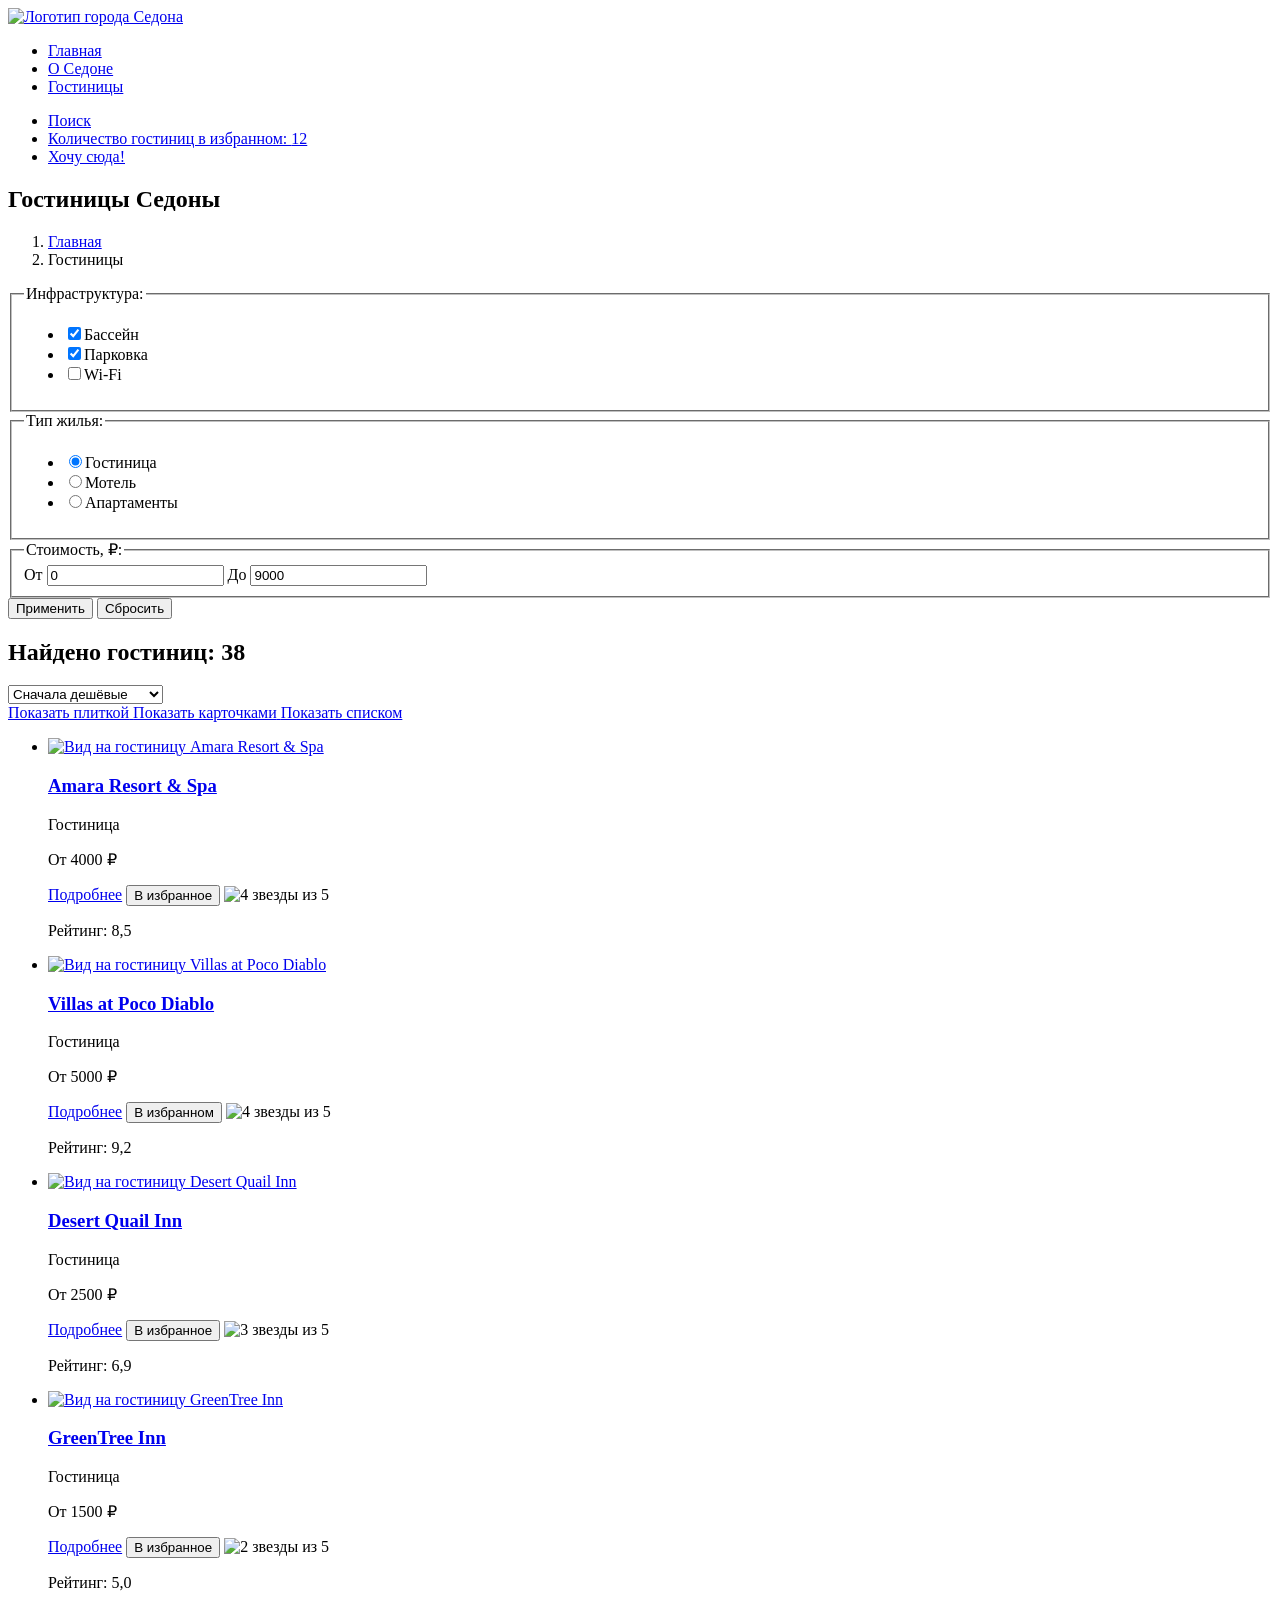
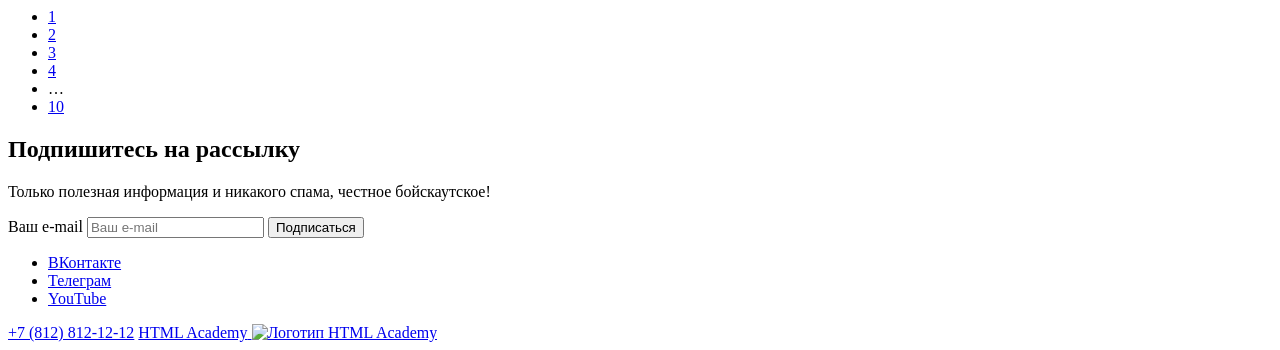
==== catalog.html @ 9714f51b "Выполняет разметку всех страниц" ====
<!DOCTYPE html>
<html lang="ru">
  <head>
    <meta charset="utf-8">
    <meta name="viewport" content="width=device-width, initial-scale=1">
    <title>Гостиницы Седоны</title>
  </head>
  <body>
    <div class="page-wrapper">
      <header class="page-header">
        <a class="page-header__logo" href="index.html">
          <img src="#" alt="Логотип города Седона">
        </a>
        <nav class="navigation">
          <ul class="navigation__list">
            <li class="navigation__item">
              <a class="navigation__link" href="index.html">Главная</a>
            </li>
            <li class="navigation__item">
              <a class="navigation__link" href="#">О Седоне</a>
            </li>
            <li class="navigation__item">
              <a class="navigation__link navigation__link--current" href="catalog.html" aria-current="page">Гостиницы</a>
            </li>
          </ul>
          <ul class="navigation__user-list">
            <li class="navigation__user-item">
              <a class="navigation__user-link" href="#"><span class="visually-hidden">Поиск</span></a>
            </li>
            <li class="navigation__user-item">
              <a class="navigation__user-link favourites" href="#">
                <span class="visually-hidden">Количество гостиниц в избранном: </span>
                <span class="favourites__count">12</span>
              </a>
            </li>
            <li class="navigation__user-item">
              <a class="navigation__user-link" href="catalog.html">Хочу сюда!</a>
            </li>
          </ul>
        </nav>
      </header>

      <main class="main-container">
        <section class="catalog-filter">
          <h1 class="catalog-filter__title">Гостиницы Седоны</h1>
          <nav class="catalog-filter__breadcrumbs-nav" aria-label="Хлебные крошки">
            <ol class="catalog-filter__breadcrumbs">
              <li class="catalog-filter__breadcrumb-item"><a class="catalog-filter__breadcrumb-link" href="index.html">Главная</a></li>
              <li class="catalog-filter__breadcrumb-item catalog-filter__breadcrumb-item--current" aria-current="page">Гостиницы</li>
            </ol>
          </nav>

          <form class="catalog-filter__form" action="https://echo.htmlacademy.ru/" method="get">
            <fieldset class="catalog-filter__group catalog-filter__group--features">
              <legend class="catalog-filter__legend">Инфраструктура:</legend>
              <ul class="catalog-filter__options">
                <li class="catalog-filter__option">
                  <label class="catalog-filter__label"><input class="catalog-filter__input catalog-filter__input--checkbox" type="checkbox" name="feature" value="pool" checked>Бассейн</label>
                </li>
                <li class="catalog-filter__option">
                  <label class="catalog-filter__label"><input class="catalog-filter__input catalog-filter__input--checkbox" type="checkbox" name="feature" value="parking" checked>Парковка</label>
                </li>
                <li class="catalog-filter__option">
                  <label class="catalog-filter__label"><input class="catalog-filter__input catalog-filter__input--checkbox" type="checkbox" name="feature" value="wifi">Wi-Fi</label>
                </li>
              </ul>
            </fieldset>

            <fieldset class="catalog-filter__group catalog-filter__group--type">
              <legend class="catalog-filter__legend">Тип жилья:</legend>
              <ul class="catalog-filter__options">
                <li class="catalog-filter__option">
                  <label class="catalog-filter__label"><input class="catalog-filter__input catalog-filter__input--radio" type="radio" name="type" value="hotel" checked>Гостиница</label>
                </li>
                <li class="catalog-filter__option">
                  <label class="catalog-filter__label"><input class="catalog-filter__input catalog-filter__input--radio" type="radio" name="type" value="motel">Мотель</label>
                </li>
                <li class="catalog-filter__option">
                  <label class="catalog-filter__label"><input class="catalog-filter__input catalog-filter__input--radio" type="radio" name="type" value="apartments">Апартаменты</label>
                </li>
              </ul>
            </fieldset>

            <fieldset class="catalog-filter__group catalog-filter__group--price">
              <legend class="catalog-filter__legend">Стоимость, ₽:</legend>
              <label class="catalog-filter__label">От
                <input class="catalog-filter__input catalog-filter__input--price" type="number" name="price-min" min="0" value="0">
              </label>
              <label class="catalog-filter__label">До
                <input class="catalog-filter__input catalog-filter__input--price" type="number" name="price-max" min="0" value="9000">
              </label>
            </fieldset>

            <button class="catalog-filter__button catalog-filter__button--apply" type="submit">Применить</button>
            <button class="catalog-filter__button catalog-filter__button--reset" type="reset">Сбросить</button>
          </form>
        </section>

        <section class="catalog-results">
          <h2 class="catalog-results__title">Найдено гостиниц: 38</h2>

          <select class="catalog-results__sort" name="sort" aria-label="Сортировка">
            <option value="price-asc" selected>Сначала дешёвые</option>
            <option value="price-desc">Сначала дорогие</option>
            <option value="rating-desc">Сначала популярные</option>
          </select>

          <div class="catalog-results__view view">
            <a class="view__button view__button--active view__button--tile" href="catalog.html?view=tile">
              <span class="visually-hidden">Показать плиткой</span>
            </a>
            <a class="view__button view__button--card" href="catalog.html?view=card">
              <span class="visually-hidden">Показать карточками</span>
            </a>
            <a class="view__button view__button--list" href="catalog.html?view=list">
              <span class="visually-hidden">Показать списком</span>
            </a>
          </div>

          <ul class="catalog-results__list">
            <li class="catalog-results__item">
              <article class="hotel-card">
                <a class="hotel-card__link" href="#">
                  <img class="hotel-card__image" src="#" alt="Вид на гостиницу Amara Resort &amp; Spa">
                  <h3 class="hotel-card__title">Amara Resort &amp; Spa</h3>
                </a>
                <p class="hotel-card__type">Гостиница</p>
                <p class="hotel-card__price">От 4000 ₽</p>
                <a class="hotel-card__details" href="#">Подробнее</a>
                <button class="hotel-card__favorite button" type="button">В избранное</button>
                <img class="hotel-card__stars" src="#" alt="4 звезды из 5">
                <p class="hotel-card__rating">Рейтинг: 8,5</p>
              </article>
            </li>
            <li class="catalog-results__item">
              <article class="hotel-card">
                <a class="hotel-card__link" href="#">
                  <img class="hotel-card__image" src="#" alt="Вид на гостиницу Villas at Poco Diablo">
                  <h3 class="hotel-card__title">Villas at Poco Diablo</h3>
                </a>
                <p class="hotel-card__type">Гостиница</p>
                <p class="hotel-card__price">От 5000 ₽</p>
                <a class="hotel-card__details" href="#">Подробнее</a>
                <button class="hotel-card__favorite hotel-card__favorite--selected" type="button">В избранном</button>
                <img class="hotel-card__stars" src="#" alt="4 звезды из 5">
                <p class="hotel-card__rating">Рейтинг: 9,2</p>
              </article>
            </li>
            <li class="catalog-results__item">
              <article class="hotel-card">
                <a class="hotel-card__link" href="#">
                  <img class="hotel-card__image" src="#" alt="Вид на гостиницу Desert Quail Inn">
                  <h3 class="hotel-card__title">Desert Quail Inn</h3>
                </a>
                <p class="hotel-card__type">Гостиница</p>
                <p class="hotel-card__price">От 2500 ₽</p>
                <a class="hotel-card__details" href="#">Подробнее</a>
                <button class="hotel-card__favorite" type="button">В избранное</button>
                <img class="hotel-card__stars" src="#" alt="3 звезды из 5">
                <p class="hotel-card__rating">Рейтинг: 6,9</p>
              </article>
            </li>
            <li class="catalog-results__item">
              <article class="hotel-card">
                <a class="hotel-card__link" href="#">
                  <img class="hotel-card__image" src="#" alt="Вид на гостиницу GreenTree Inn">
                  <h3 class="hotel-card__title">GreenTree Inn</h3>
                </a>
                <p class="hotel-card__type">Гостиница</p>
                <p class="hotel-card__price">От 1500 ₽</p>
                <a class="hotel-card__details" href="#">Подробнее</a>
                <button class="hotel-card__favorite" type="button">В избранное</button>
                <img class="hotel-card__stars" src="#" alt="2 звезды из 5">
                <p class="hotel-card__rating">Рейтинг: 5,0</p>
              </article>
            </li>
          </ul>

          <nav class="catalog-results__pagination pagination" aria-label="Пагинация">
            <ul class="pagination__list">
              <li class="pagination__item pagination__item--current"><a class="pagination__link" href="#" aria-current="page">1</a></li>
              <li class="pagination__item"><a class="pagination__link" href="#">2</a></li>
              <li class="pagination__item"><a class="pagination__link" href="#">3</a></li>
              <li class="pagination__item"><a class="pagination__link" href="#">4</a></li>
              <li class="pagination__item"><span class="pagination__ellipsis">…</span></li>
              <li class="pagination__item"><a class="pagination__link" href="#">10</a></li>
            </ul>
          </nav>
        </section>

        <section class="newsletter">
          <h2 class="newsletter__title">Подпишитесь на рассылку</h2>
          <p class="newsletter__description">Только полезная информация и никакого спама, честное бойскаутское!</p>
          <form class="newsletter__form" action="https://echo.htmlacademy.ru/" method="post">
            <label class="visually-hidden" for="newsletter-email">Ваш e-mail</label>
            <input class="newsletter__email-input" id="newsletter-email" type="email" name="email" placeholder="Ваш e-mail" required>
            <button class="newsletter__button button" type="submit">Подписаться</button>
          </form>
        </section>
      </main>

      <footer class="page-footer">
        <ul class="page-footer__social-list">
          <li class="page-footer__social-item">
            <a class="page-footer__social-link" href="https://vk.com/htmlacademy"><span class="visually-hidden">ВКонтакте</span></a>
          </li>
          <li class="page-footer__social-item">
            <a class="page-footer__social-link" href="https://t.me/htmlacademy"><span class="visually-hidden">Телеграм</span></a>
          </li>
          <li class="page-footer__social-item">
            <a class="page-footer__social-link" href="https://www.youtube.com/user/htmlacademyru"><span class="visually-hidden">YouTube</span></a>
          </li>
        </ul>
        <a class="page-footer__phone" href="tel:+78128121212">+7 (812) 812-12-12</a>
        <a class="page-footer__academy" href="https://htmlacademy.ru/intensive/htmlcss">
          <span class="visually-hidden">HTML Academy</span>
          <img src="#" alt="Логотип HTML Academy">
        </a>
      </footer>
    </div>
  </body>
</html>
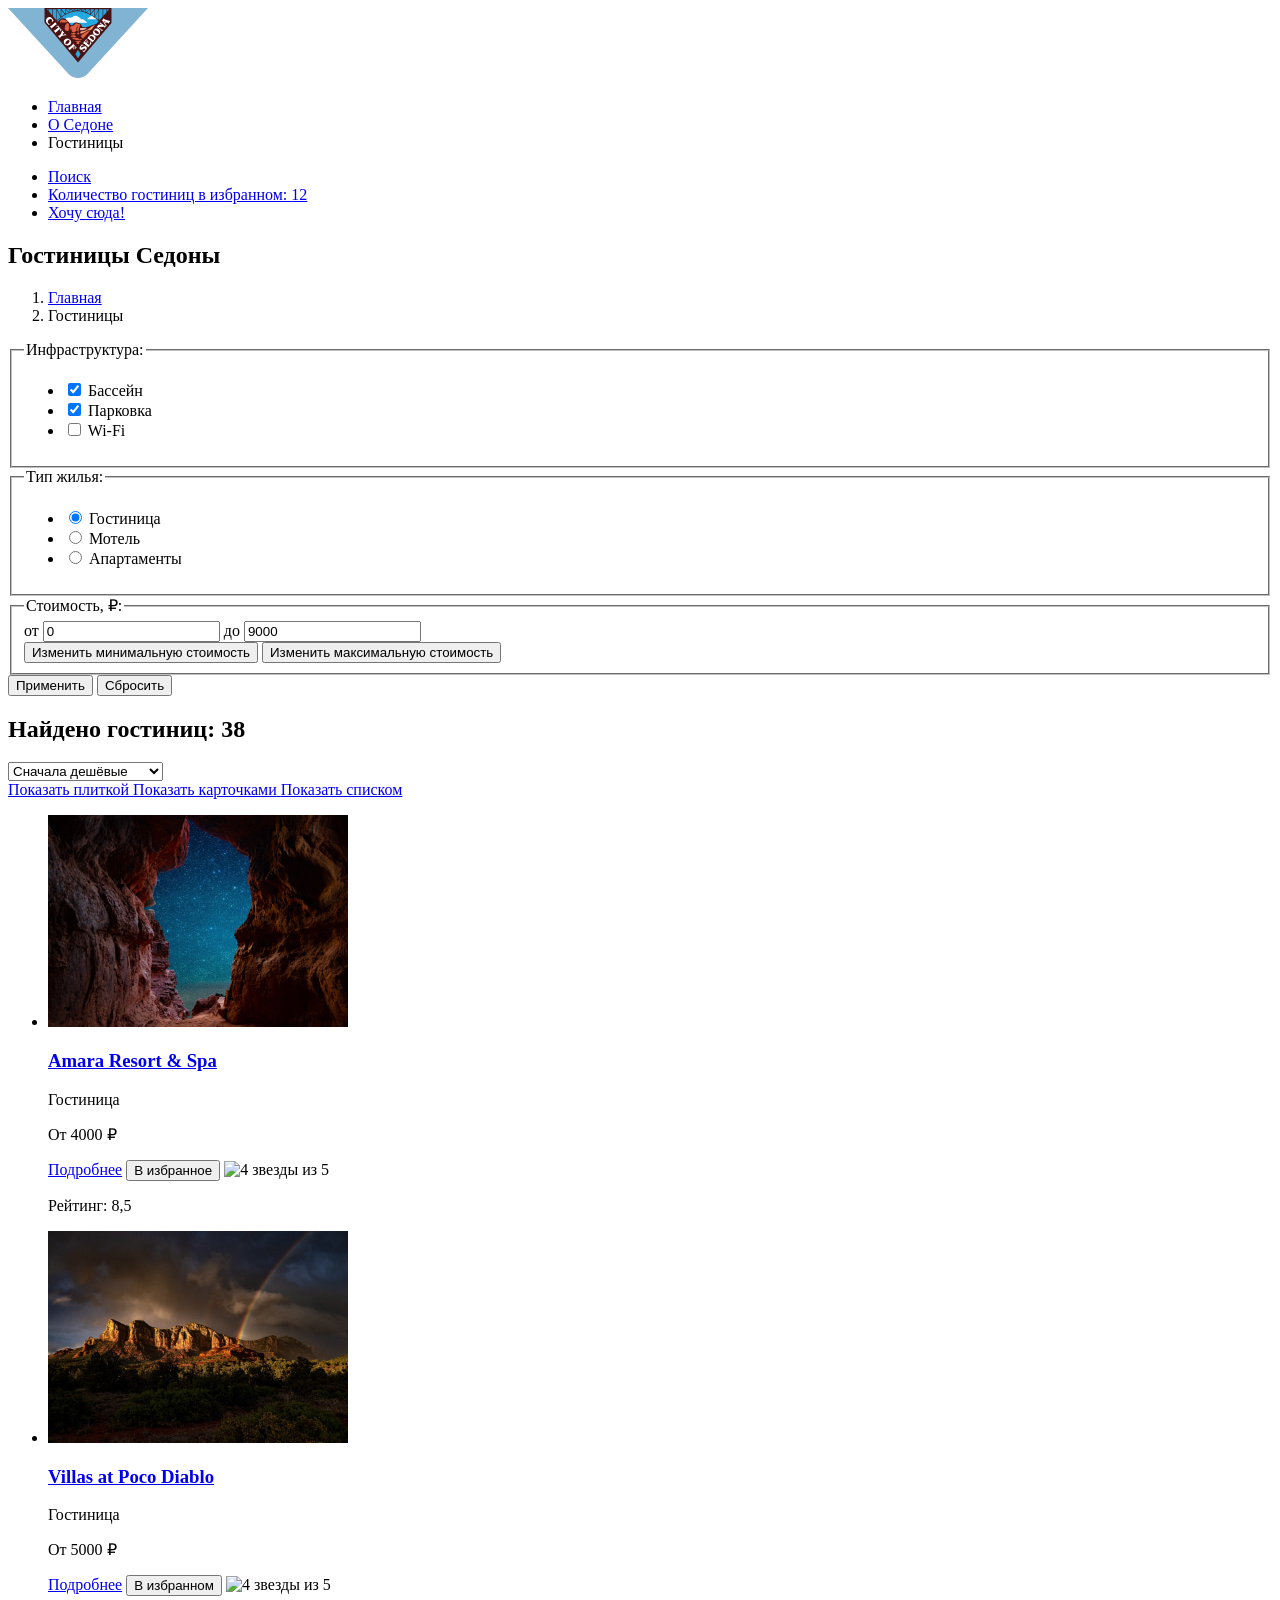
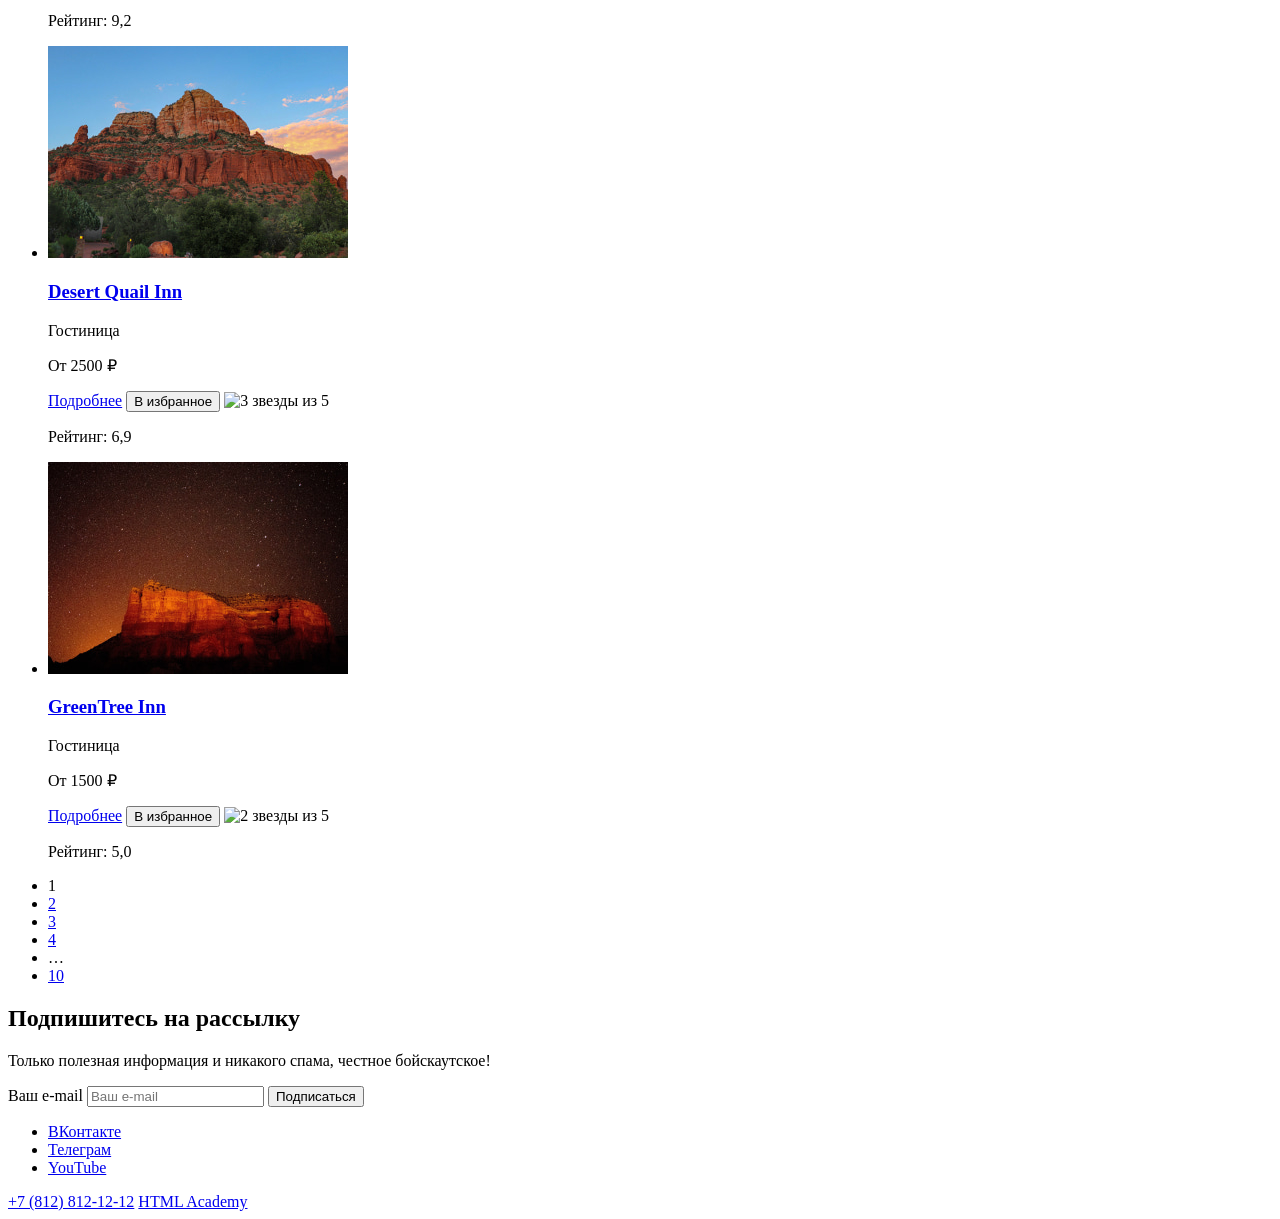
==== commit 476c8eb6: "Добавляет графику для всех страниц" ====
--- a/catalog.html
+++ b/catalog.html
@@ -9,7 +9,7 @@
     <div class="page-wrapper">
       <header class="page-header">
         <a class="page-header__logo" href="index.html">
-          <img src="#" alt="Логотип города Седона">
+          <img src="images/logo.svg" width="140" height="70" alt="Логотип города Седона">
         </a>
         <nav class="navigation">
           <ul class="navigation__list">
@@ -20,17 +20,19 @@
               <a class="navigation__link" href="#">О Седоне</a>
             </li>
             <li class="navigation__item">
-              <a class="navigation__link navigation__link--current" href="catalog.html" aria-current="page">Гостиницы</a>
+              <a class="navigation__link navigation__link--current" aria-current="page">Гостиницы</a>
             </li>
           </ul>
           <ul class="navigation__user-list">
             <li class="navigation__user-item">
-              <a class="navigation__user-link" href="#"><span class="visually-hidden">Поиск</span></a>
+              <a class="navigation__user-link" href="#">
+                <span class="visually-hidden">Поиск</span>
+              </a>
             </li>
             <li class="navigation__user-item">
-              <a class="navigation__user-link favourites" href="#">
+              <a class="navigation__user-link favorites" href="#">
                 <span class="visually-hidden">Количество гостиниц в избранном: </span>
-                <span class="favourites__count">12</span>
+                <span class="favorites__count">12</span>
               </a>
             </li>
             <li class="navigation__user-item">
@@ -45,7 +47,9 @@
           <h1 class="catalog-filter__title">Гостиницы Седоны</h1>
           <nav class="catalog-filter__breadcrumbs-nav" aria-label="Хлебные крошки">
             <ol class="catalog-filter__breadcrumbs">
-              <li class="catalog-filter__breadcrumb-item"><a class="catalog-filter__breadcrumb-link" href="index.html">Главная</a></li>
+              <li class="catalog-filter__breadcrumb-item">
+                <a class="catalog-filter__breadcrumb-link" href="index.html">Главная</a>
+              </li>
               <li class="catalog-filter__breadcrumb-item catalog-filter__breadcrumb-item--current" aria-current="page">Гостиницы</li>
             </ol>
           </nav>
@@ -55,13 +59,22 @@
               <legend class="catalog-filter__legend">Инфраструктура:</legend>
               <ul class="catalog-filter__options">
                 <li class="catalog-filter__option">
-                  <label class="catalog-filter__label"><input class="catalog-filter__input catalog-filter__input--checkbox" type="checkbox" name="feature" value="pool" checked>Бассейн</label>
-                </li>
-                <li class="catalog-filter__option">
-                  <label class="catalog-filter__label"><input class="catalog-filter__input catalog-filter__input--checkbox" type="checkbox" name="feature" value="parking" checked>Парковка</label>
-                </li>
-                <li class="catalog-filter__option">
-                  <label class="catalog-filter__label"><input class="catalog-filter__input catalog-filter__input--checkbox" type="checkbox" name="feature" value="wifi">Wi-Fi</label>
+                  <label class="catalog-filter__label">
+                    <input class="catalog-filter__input catalog-filter__input--checkbox" type="checkbox" name="feature" value="pool" checked>
+                    Бассейн
+                  </label>
+                </li>
+                <li class="catalog-filter__option">
+                  <label class="catalog-filter__label">
+                    <input class="catalog-filter__input catalog-filter__input--checkbox" type="checkbox" name="feature" value="parking" checked>
+                    Парковка
+                  </label>
+                </li>
+                <li class="catalog-filter__option">
+                  <label class="catalog-filter__label">
+                    <input class="catalog-filter__input catalog-filter__input--checkbox" type="checkbox" name="feature" value="wifi">
+                    Wi-Fi
+                  </label>
                 </li>
               </ul>
             </fieldset>
@@ -70,25 +83,46 @@
               <legend class="catalog-filter__legend">Тип жилья:</legend>
               <ul class="catalog-filter__options">
                 <li class="catalog-filter__option">
-                  <label class="catalog-filter__label"><input class="catalog-filter__input catalog-filter__input--radio" type="radio" name="type" value="hotel" checked>Гостиница</label>
-                </li>
-                <li class="catalog-filter__option">
-                  <label class="catalog-filter__label"><input class="catalog-filter__input catalog-filter__input--radio" type="radio" name="type" value="motel">Мотель</label>
-                </li>
-                <li class="catalog-filter__option">
-                  <label class="catalog-filter__label"><input class="catalog-filter__input catalog-filter__input--radio" type="radio" name="type" value="apartments">Апартаменты</label>
+                  <label class="catalog-filter__label">
+                    <input class="catalog-filter__input catalog-filter__input--radio" type="radio" name="type" value="hotel" checked>
+                    Гостиница
+                  </label>
+                </li>
+                <li class="catalog-filter__option">
+                  <label class="catalog-filter__label">
+                    <input class="catalog-filter__input catalog-filter__input--radio" type="radio" name="type" value="motel">
+                    Мотель
+                  </label>
+                </li>
+                <li class="catalog-filter__option">
+                  <label class="catalog-filter__label">
+                    <input class="catalog-filter__input catalog-filter__input--radio" type="radio" name="type" value="apartments">
+                    Апартаменты
+                  </label>
                 </li>
               </ul>
             </fieldset>
 
             <fieldset class="catalog-filter__group catalog-filter__group--price">
               <legend class="catalog-filter__legend">Стоимость, ₽:</legend>
-              <label class="catalog-filter__label">От
+              <label class="catalog-filter__label">от
                 <input class="catalog-filter__input catalog-filter__input--price" type="number" name="price-min" min="0" value="0">
               </label>
-              <label class="catalog-filter__label">До
+              <label class="catalog-filter__label">до
                 <input class="catalog-filter__input catalog-filter__input--price" type="number" name="price-max" min="0" value="9000">
               </label>
+              <div class="catalog-filter__range-slider range-slider">
+                <div class="range-slider__track">
+                  <div class="range-slider__progress">
+                    <button class="range-slider__control range-slider__control--min" type="button">
+                      <span class="visually-hidden">Изменить минимальную стоимость</span>
+                    </button>
+                    <button class="range-slider__control range-slider__control--max" type="button">
+                      <span class="visually-hidden">Изменить максимальную стоимость</span>
+                    </button>
+                  </div>
+                </div>
+              </div>
             </fieldset>
 
             <button class="catalog-filter__button catalog-filter__button--apply" type="submit">Применить</button>
@@ -121,7 +155,7 @@
             <li class="catalog-results__item">
               <article class="hotel-card">
                 <a class="hotel-card__link" href="#">
-                  <img class="hotel-card__image" src="#" alt="Вид на гостиницу Amara Resort &amp; Spa">
+                  <img class="hotel-card__image" src="images/catalog/hotel-1.jpg" width="300" height="212" alt="Вид на гостиницу Amara Resort &amp; Spa">
                   <h3 class="hotel-card__title">Amara Resort &amp; Spa</h3>
                 </a>
                 <p class="hotel-card__type">Гостиница</p>
@@ -135,7 +169,7 @@
             <li class="catalog-results__item">
               <article class="hotel-card">
                 <a class="hotel-card__link" href="#">
-                  <img class="hotel-card__image" src="#" alt="Вид на гостиницу Villas at Poco Diablo">
+                  <img class="hotel-card__image" src="images/catalog/hotel-2.jpg" width="300" height="212" alt="Вид на гостиницу Villas at Poco Diablo">
                   <h3 class="hotel-card__title">Villas at Poco Diablo</h3>
                 </a>
                 <p class="hotel-card__type">Гостиница</p>
@@ -149,7 +183,7 @@
             <li class="catalog-results__item">
               <article class="hotel-card">
                 <a class="hotel-card__link" href="#">
-                  <img class="hotel-card__image" src="#" alt="Вид на гостиницу Desert Quail Inn">
+                  <img class="hotel-card__image" src="images/catalog/hotel-3.jpg" width="300" height="212" alt="Вид на гостиницу Desert Quail Inn">
                   <h3 class="hotel-card__title">Desert Quail Inn</h3>
                 </a>
                 <p class="hotel-card__type">Гостиница</p>
@@ -163,7 +197,7 @@
             <li class="catalog-results__item">
               <article class="hotel-card">
                 <a class="hotel-card__link" href="#">
-                  <img class="hotel-card__image" src="#" alt="Вид на гостиницу GreenTree Inn">
+                  <img class="hotel-card__image" src="images/catalog/hotel-4.jpg" width="300" height="212" alt="Вид на гостиницу GreenTree Inn">
                   <h3 class="hotel-card__title">GreenTree Inn</h3>
                 </a>
                 <p class="hotel-card__type">Гостиница</p>
@@ -178,12 +212,24 @@
 
           <nav class="catalog-results__pagination pagination" aria-label="Пагинация">
             <ul class="pagination__list">
-              <li class="pagination__item pagination__item--current"><a class="pagination__link" href="#" aria-current="page">1</a></li>
-              <li class="pagination__item"><a class="pagination__link" href="#">2</a></li>
-              <li class="pagination__item"><a class="pagination__link" href="#">3</a></li>
-              <li class="pagination__item"><a class="pagination__link" href="#">4</a></li>
-              <li class="pagination__item"><span class="pagination__ellipsis">…</span></li>
-              <li class="pagination__item"><a class="pagination__link" href="#">10</a></li>
+              <li class="pagination__item pagination__item--current">
+                <a class="pagination__link" aria-current="page">1</a>
+              </li>
+              <li class="pagination__item">
+                <a class="pagination__link" href="#">2</a>
+              </li>
+              <li class="pagination__item">
+                <a class="pagination__link" href="#">3</a>
+              </li>
+              <li class="pagination__item">
+                <a class="pagination__link" href="#">4</a>
+              </li>
+              <li class="pagination__item">
+                <span class="pagination__ellipsis">…</span>
+              </li>
+              <li class="pagination__item">
+                <a class="pagination__link" href="#">10</a>
+              </li>
             </ul>
           </nav>
         </section>
@@ -200,21 +246,26 @@
       </main>
 
       <footer class="page-footer">
-        <ul class="page-footer__social-list">
-          <li class="page-footer__social-item">
-            <a class="page-footer__social-link" href="https://vk.com/htmlacademy"><span class="visually-hidden">ВКонтакте</span></a>
+        <ul class="page-footer__social social">
+          <li class="social__item">
+            <a class="social__link" href="https://vk.com/htmlacademy">
+              <span class="visually-hidden">ВКонтакте</span>
+            </a>
           </li>
-          <li class="page-footer__social-item">
-            <a class="page-footer__social-link" href="https://t.me/htmlacademy"><span class="visually-hidden">Телеграм</span></a>
+          <li class="social__item">
+            <a class="social__link" href="https://t.me/htmlacademy">
+              <span class="visually-hidden">Телеграм</span>
+            </a>
           </li>
-          <li class="page-footer__social-item">
-            <a class="page-footer__social-link" href="https://www.youtube.com/user/htmlacademyru"><span class="visually-hidden">YouTube</span></a>
+          <li class="social__item">
+            <a class="social__link" href="https://www.youtube.com/user/htmlacademyru">
+              <span class="visually-hidden">YouTube</span>
+            </a>
           </li>
         </ul>
         <a class="page-footer__phone" href="tel:+78128121212">+7 (812) 812-12-12</a>
         <a class="page-footer__academy" href="https://htmlacademy.ru/intensive/htmlcss">
           <span class="visually-hidden">HTML Academy</span>
-          <img src="#" alt="Логотип HTML Academy">
         </a>
       </footer>
     </div>
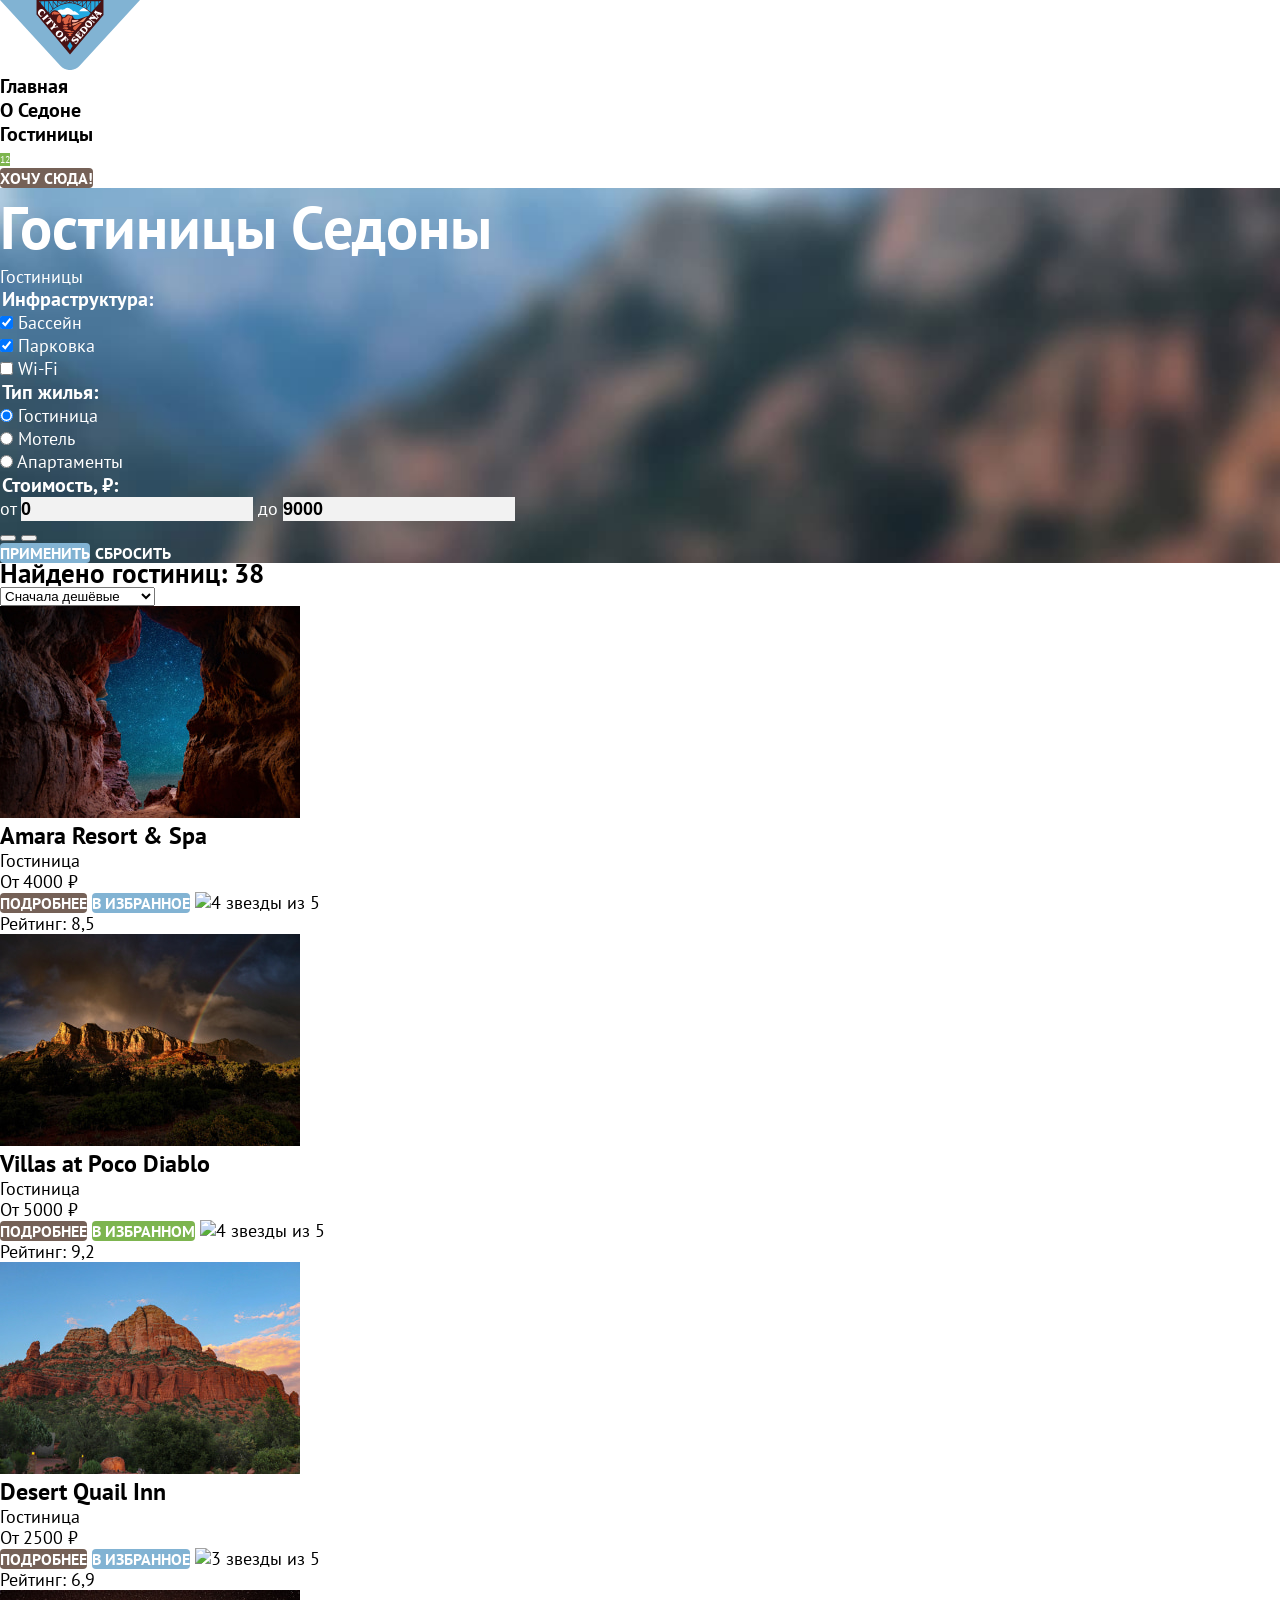
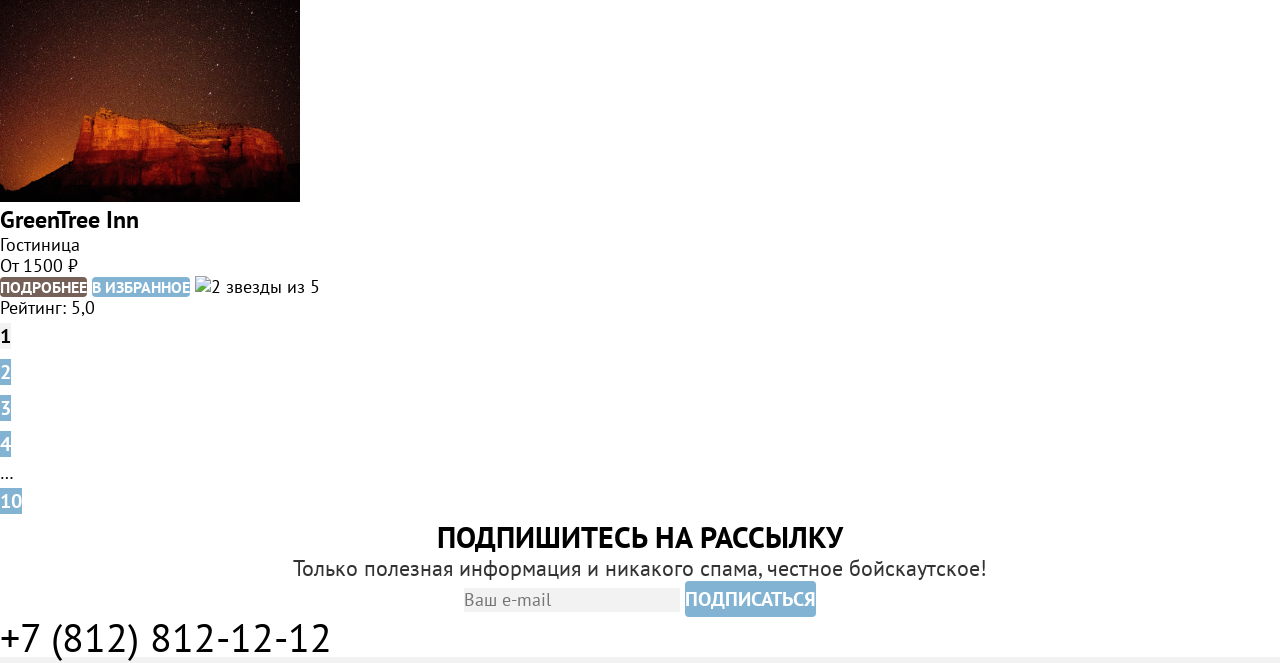
==== commit d35bc259: "Выполняет базовую стилизацию всех страниц" ====
--- a/catalog.html
+++ b/catalog.html
@@ -4,6 +4,7 @@
     <meta charset="utf-8">
     <meta name="viewport" content="width=device-width, initial-scale=1">
     <title>Гостиницы Седоны</title>
+    <link rel="stylesheet" href="styles/styles.css">
   </head>
   <body>
     <div class="page-wrapper">
@@ -36,7 +37,7 @@
               </a>
             </li>
             <li class="navigation__user-item">
-              <a class="navigation__user-link" href="catalog.html">Хочу сюда!</a>
+              <a class="navigation__user-link button button--primary" href="catalog.html">Хочу сюда!</a>
             </li>
           </ul>
         </nav>
@@ -48,7 +49,9 @@
           <nav class="catalog-filter__breadcrumbs-nav" aria-label="Хлебные крошки">
             <ol class="catalog-filter__breadcrumbs">
               <li class="catalog-filter__breadcrumb-item">
-                <a class="catalog-filter__breadcrumb-link" href="index.html">Главная</a>
+                <a class="catalog-filter__breadcrumb-link" href="index.html">
+                  <span class="visually-hidden">Главная</span>
+                </a>
               </li>
               <li class="catalog-filter__breadcrumb-item catalog-filter__breadcrumb-item--current" aria-current="page">Гостиницы</li>
             </ol>
@@ -125,8 +128,8 @@
               </div>
             </fieldset>
 
-            <button class="catalog-filter__button catalog-filter__button--apply" type="submit">Применить</button>
-            <button class="catalog-filter__button catalog-filter__button--reset" type="reset">Сбросить</button>
+            <button class="catalog-filter__button button button--secondary" type="submit">Применить</button>
+            <button class="catalog-filter__button button button--reset" type="reset">Сбросить</button>
           </form>
         </section>
 
@@ -153,67 +156,67 @@
 
           <ul class="catalog-results__list">
             <li class="catalog-results__item">
-              <article class="hotel-card">
+              <div class="hotel-card">
                 <a class="hotel-card__link" href="#">
                   <img class="hotel-card__image" src="images/catalog/hotel-1.jpg" width="300" height="212" alt="Вид на гостиницу Amara Resort &amp; Spa">
                   <h3 class="hotel-card__title">Amara Resort &amp; Spa</h3>
                 </a>
                 <p class="hotel-card__type">Гостиница</p>
                 <p class="hotel-card__price">От 4000 ₽</p>
-                <a class="hotel-card__details" href="#">Подробнее</a>
-                <button class="hotel-card__favorite button" type="button">В избранное</button>
+                <a class="hotel-card__details button button--primary" href="#">Подробнее</a>
+                <button class="hotel-card__favorite button button--secondary" type="button">В избранное</button>
                 <img class="hotel-card__stars" src="#" alt="4 звезды из 5">
                 <p class="hotel-card__rating">Рейтинг: 8,5</p>
-              </article>
-            </li>
-            <li class="catalog-results__item">
-              <article class="hotel-card">
+              </div>
+            </li>
+            <li class="catalog-results__item">
+              <div class="hotel-card">
                 <a class="hotel-card__link" href="#">
                   <img class="hotel-card__image" src="images/catalog/hotel-2.jpg" width="300" height="212" alt="Вид на гостиницу Villas at Poco Diablo">
                   <h3 class="hotel-card__title">Villas at Poco Diablo</h3>
                 </a>
                 <p class="hotel-card__type">Гостиница</p>
                 <p class="hotel-card__price">От 5000 ₽</p>
-                <a class="hotel-card__details" href="#">Подробнее</a>
-                <button class="hotel-card__favorite hotel-card__favorite--selected" type="button">В избранном</button>
+                <a class="hotel-card__details button button--primary" href="#">Подробнее</a>
+                <button class="hotel-card__favorite button button--favorite" type="button">В избранном</button>
                 <img class="hotel-card__stars" src="#" alt="4 звезды из 5">
                 <p class="hotel-card__rating">Рейтинг: 9,2</p>
-              </article>
-            </li>
-            <li class="catalog-results__item">
-              <article class="hotel-card">
+              </div>
+            </li>
+            <li class="catalog-results__item">
+              <div class="hotel-card">
                 <a class="hotel-card__link" href="#">
                   <img class="hotel-card__image" src="images/catalog/hotel-3.jpg" width="300" height="212" alt="Вид на гостиницу Desert Quail Inn">
                   <h3 class="hotel-card__title">Desert Quail Inn</h3>
                 </a>
                 <p class="hotel-card__type">Гостиница</p>
                 <p class="hotel-card__price">От 2500 ₽</p>
-                <a class="hotel-card__details" href="#">Подробнее</a>
-                <button class="hotel-card__favorite" type="button">В избранное</button>
+                <a class="hotel-card__details button button--primary" href="#">Подробнее</a>
+                <button class="hotel-card__favorite button button--secondary" type="button">В избранное</button>
                 <img class="hotel-card__stars" src="#" alt="3 звезды из 5">
                 <p class="hotel-card__rating">Рейтинг: 6,9</p>
-              </article>
-            </li>
-            <li class="catalog-results__item">
-              <article class="hotel-card">
+              </div>
+            </li>
+            <li class="catalog-results__item">
+              <div class="hotel-card">
                 <a class="hotel-card__link" href="#">
                   <img class="hotel-card__image" src="images/catalog/hotel-4.jpg" width="300" height="212" alt="Вид на гостиницу GreenTree Inn">
                   <h3 class="hotel-card__title">GreenTree Inn</h3>
                 </a>
                 <p class="hotel-card__type">Гостиница</p>
                 <p class="hotel-card__price">От 1500 ₽</p>
-                <a class="hotel-card__details" href="#">Подробнее</a>
-                <button class="hotel-card__favorite" type="button">В избранное</button>
+                <a class="hotel-card__details button button--primary" href="#">Подробнее</a>
+                <button class="hotel-card__favorite button button--secondary" type="button">В избранное</button>
                 <img class="hotel-card__stars" src="#" alt="2 звезды из 5">
                 <p class="hotel-card__rating">Рейтинг: 5,0</p>
-              </article>
+              </div>
             </li>
           </ul>
 
           <nav class="catalog-results__pagination pagination" aria-label="Пагинация">
             <ul class="pagination__list">
-              <li class="pagination__item pagination__item--current">
-                <a class="pagination__link" aria-current="page">1</a>
+              <li class="pagination__item">
+                <a class="pagination__link pagination__link--current" aria-current="page">1</a>
               </li>
               <li class="pagination__item">
                 <a class="pagination__link" href="#">2</a>
@@ -240,7 +243,7 @@
           <form class="newsletter__form" action="https://echo.htmlacademy.ru/" method="post">
             <label class="visually-hidden" for="newsletter-email">Ваш e-mail</label>
             <input class="newsletter__email-input" id="newsletter-email" type="email" name="email" placeholder="Ваш e-mail" required>
-            <button class="newsletter__button button" type="submit">Подписаться</button>
+            <button class="newsletter__button button button--secondary" type="submit">Подписаться</button>
           </form>
         </section>
       </main>
@@ -248,17 +251,17 @@
       <footer class="page-footer">
         <ul class="page-footer__social social">
           <li class="social__item">
-            <a class="social__link" href="https://vk.com/htmlacademy">
+            <a class="social__link social__link--vkontakte" href="https://vk.com/htmlacademy">
               <span class="visually-hidden">ВКонтакте</span>
             </a>
           </li>
           <li class="social__item">
-            <a class="social__link" href="https://t.me/htmlacademy">
+            <a class="social__link social__link--telegram" href="https://t.me/htmlacademy">
               <span class="visually-hidden">Телеграм</span>
             </a>
           </li>
           <li class="social__item">
-            <a class="social__link" href="https://www.youtube.com/user/htmlacademyru">
+            <a class="social__link social__link--youtube" href="https://www.youtube.com/user/htmlacademyru">
               <span class="visually-hidden">YouTube</span>
             </a>
           </li>
--- a/styles/styles.css
+++ b/styles/styles.css
@@ -0,0 +1,584 @@
+@font-face {
+  font-family: "PT Sans";
+  font-style: normal;
+  font-weight: 400;
+  src: url("../fonts/ptsans-400.woff2") format("woff2");
+  font-display: swap;
+}
+
+@font-face {
+  font-family: "PT Sans";
+  font-style: normal;
+  font-weight: 700;
+  src: url("../fonts/ptsans-700.woff2") format("woff2");
+  font-display: swap;
+}
+
+.visually-hidden {
+  position: absolute;
+  width: 1px;
+  height: 1px;
+  margin: -1px;
+  border: 0;
+  padding: 0;
+  white-space: nowrap;
+  clip-path: inset(100%);
+  clip: rect(0 0 0 0);
+  overflow: hidden;
+}
+
+body {
+  margin: 0;
+  font-size: 18px;
+  line-height: 21px;
+  font-family: "PT Sans", Arial, sans-serif;
+  color: #000000;
+  background-color: #f2f2f2;
+}
+
+.page-wrapper {
+  background: #ffffff;
+}
+
+.button {
+  padding: 0;
+  font-weight: 700;
+  font-size: 16px;
+  line-height: 20px;
+  font-family: inherit;
+  text-align: center;
+  color: #ffffff;
+  text-transform: uppercase;
+  text-decoration: none;
+  border: none;
+  border-radius: 4px;
+  cursor: pointer;
+}
+
+.button--primary {
+  background-color: #756157;
+}
+
+.button--secondary {
+  background-color: #82b3d3;
+}
+
+.button--favorite {
+  background-color: #7db54f;
+}
+
+.button--reset {
+  background-color: transparent;
+}
+
+/* Шапка и навигация */
+
+.page-wrapper {}
+
+.page-header {}
+
+.page-header__logo {}
+
+.navigation {}
+
+.navigation__list {
+  margin: 0;
+  padding: 0;
+  list-style: none;
+}
+
+.navigation__item {}
+
+.navigation__link {
+  font-weight: 700;
+  font-size: 20px;
+  line-height: 24px;
+  color: inherit;
+  text-decoration: none;
+}
+
+.navigation__link--current {}
+
+.navigation__user-list {
+  margin: 0;
+  padding: 0;
+  list-style: none;
+}
+
+.navigation__user-item {}
+
+.navigation__user-link {
+  text-decoration: none;
+}
+
+.favorites {}
+
+.favorites__count {
+  font-size: 10px;
+  line-height: 10px;
+  color: #ffffff;
+  background-color: #7db54f;
+}
+
+
+/* Главная */
+
+.main-container {}
+
+.hero {
+  position: relative;
+  text-align: center;
+  background-color: #82a0d3;
+  background-image:
+    url("../images/hero-devider.svg"),
+    url("../images/hero-background.jpg");
+  background-repeat: no-repeat;
+  background-size:
+    100% auto,
+    cover;
+  background-position:
+    center bottom,
+    center top;
+}
+
+.hero__image {}
+
+.advantages {
+  text-align: center;
+}
+
+.advantages__intro {}
+
+.advantages__title {
+  margin: 0;
+  font-weight: 700;
+  font-size: 30px;
+  line-height: 36px;
+  text-transform: uppercase;
+}
+
+.advantages__main-description {
+  margin: 0;
+  font-size: 22px;
+  line-height: 26px;
+  color: #333333;
+}
+
+.advantages__list {
+  margin: 0;
+  padding: 0;
+  list-style: none;
+}
+
+.advantages__item {
+  text-align: center;
+  background-color: rgba(131, 179, 211, 0.12);
+}
+.advantages__item:nth-child(odd) {
+  background-color: rgba(131, 179, 211, 0.2);
+}
+
+.advantages__item.advantages__item--accent {
+  color: #ffffff;
+  background-color: #82b3d3;
+}
+
+.advantages__item-content {}
+
+.advantages__subtitle {
+  margin: 0;
+  font-weight: 700;
+  font-size: 24px;
+  line-height: 28px;
+  text-transform: uppercase;
+}
+
+.advantages__item--accent .advantages__subtitle {
+  color: inherit;
+}
+
+.advantages__description {
+  margin: 0;
+  font-size: 18px;
+  line-height: 21px;
+  color: #333333;
+}
+
+.advantages__item--accent .advantages__description {
+  color: inherit;
+}
+
+.advantages__image {}
+
+.services {}
+
+.services__intro {}
+
+.services__title {
+  margin: 0;
+  font-weight: 700;
+  font-size: 30px;
+  line-height: 36px;
+  text-transform: uppercase;
+  text-align: center;
+}
+
+.services__main-description {
+  margin: 0;
+  font-size: 22px;
+  line-height: 26px;
+  text-align: center;
+  color: #333333;
+}
+
+.services__list {
+  margin: 0;
+  padding: 0;
+  list-style: none;
+}
+
+.services__item {
+  text-align: center;
+}
+
+.services__item:nth-child(odd) {
+  background-color: rgba(131, 179, 211, 0.12);
+}
+
+.services__description {
+  margin: 0;
+  font-size: 18px;
+  line-height: 21px;
+  text-align: center;
+  color: #333333;
+}
+
+.services__subtitle {
+  margin: 0;
+  font-weight: 700;
+  font-size: 24px;
+  line-height: 28px;
+  text-transform: uppercase;
+}
+
+.services__subtitle--housing {}
+
+.services__subtitle--food {}
+
+.services__subtitle--gift {}
+
+.hotel-search {
+  text-align: center;
+}
+
+.hotel-search__title {
+  margin: 0;
+  font-weight: 700;
+  font-size: 30px;
+  line-height: 36px;
+  text-transform: uppercase;
+}
+
+.hotel-search__description {
+  margin: 0;
+  font-size: 22px;
+  line-height: 26px;
+  color: #333333;
+}
+
+.hotel-search__button {
+  font-size: 20px;
+  line-height: 36px;
+}
+
+.newsletter {
+  text-align: center;
+
+}
+
+.newsletter--accent {
+  color: #ffffff;
+  background-color: #323b40;
+  background-image: url(../images/subscribe-background.jpg);
+  background-size: cover;
+  background-repeat: no-repeat;
+  background-position: center center;
+}
+
+.newsletter__title {
+  margin: 0;
+  font-weight: 700;
+  font-size: 30px;
+  line-height: 36px;
+  text-transform: uppercase;
+}
+
+.newsletter__description {
+  margin: 0;
+  font-size: 22px;
+  line-height: 26px;
+  color: #333333;
+}
+
+.newsletter--accent .newsletter__description {
+  color: inherit;
+}
+
+.newsletter__form {}
+
+.newsletter__email-input {
+  padding: 0;
+  font-family: inherit;
+  font-weight: 400;
+  font-size: 18px;
+  line-height: 24px;
+  color: rgba(0, 0, 0, 0.6);
+  background-color: #f2f2f2;
+  border: none;
+}
+
+.newsletter__button {
+  font-size: 20px;
+  line-height: 36px;
+}
+
+.page-footer {}
+
+.page-footer__social {}
+
+.social {
+  margin: 0;
+  padding: 0;
+  list-style: none;
+}
+
+.social__item {}
+
+.social__link {}
+
+.page-footer__phone {
+  font-weight: 400;
+  font-size: 40px;
+  line-height: 40px;
+  text-transform: uppercase;
+  color: inherit;
+  text-decoration: none;
+}
+
+.page-footer__academy {}
+
+/*
+.page-footer__academy::after {
+  content: "";
+  display: inline-block;
+  width: 115px;
+  height: 33px;
+  background-color: #000000;
+  mask-image: url("../images/html-academy.svg");
+  mask-repeat: no-repeat;
+  mask-position: center;
+  mask-size: contain;
+  transition: all 0.2s ease;
+}
+
+.page-footer__academy:hover::after {
+  background-color: #756157;
+}
+*/
+
+/* Каталог: фильтр */
+
+.catalog-filter {
+  color: #ffffff;
+  background-color: #323b40;
+  background-image: url(../images/filter-background.jpg);
+  background-size: cover;
+  background-repeat: no-repeat;
+  background-position: center center;
+}
+
+.catalog-filter__title {
+  margin: 0;
+  font-size: 60px;
+  line-height: 78px;
+}
+
+.catalog-filter__breadcrumbs-nav {}
+
+.catalog-filter__breadcrumbs {
+  margin: 0;
+  padding: 0;
+  list-style: none;
+}
+
+.catalog-filter__breadcrumb-item {}
+
+.catalog-filter__breadcrumb-link {
+  font-size: 16px;
+  line-height: 21px;
+}
+
+.catalog-filter__breadcrumb-item--current {}
+
+.catalog-filter__form {}
+
+.catalog-filter__group {
+  margin: 0;
+  padding: 0;
+  border: none;
+}
+
+.catalog-filter__group--features {}
+
+.catalog-filter__group--type {}
+
+.catalog-filter__group--price {}
+
+.catalog-filter__legend {
+  font-weight: 700;
+  font-size: 20px;
+  line-height: 24px;
+}
+
+.catalog-filter__options {
+  margin: 0;
+  padding: 0;
+  list-style: none;
+}
+
+.catalog-filter__option {}
+
+.catalog-filter__label {
+  font-size: 18px;
+  line-height: 23px;
+}
+
+.catalog-filter__input {
+  margin: 0;
+  padding: 0;
+  font-weight: 700;
+  font-size: 18px;
+  line-height: 24px;
+  background-color: #f2f2f2;
+  border: none;
+}
+
+.catalog-filter__input--checkbox {}
+
+.catalog-filter__input--radio {}
+
+.catalog-filter__input--price {}
+
+.catalog-filter__range-slider {}
+
+.range-slider {}
+
+.range-slider__track {}
+
+.range-slider__progress {}
+
+.range-slider__control {}
+
+.range-slider__control--min {}
+
+.range-slider__control--max {}
+
+.catalog-filter__button {}
+
+
+/* Каталог: результаты */
+
+.catalog-results {}
+
+.catalog-results__title {
+  margin: 0;
+}
+
+.catalog-results__sort {}
+
+.catalog-results__view {}
+
+.view {}
+
+.view__button {}
+
+.view__button--active {}
+
+.view__button--tile {}
+
+.view__button--card {}
+
+.view__button--list {}
+
+.catalog-results__list {
+  margin: 0;
+  padding: 0;
+  list-style: none;
+}
+
+.catalog-results__item {}
+
+.hotel-card {}
+
+.hotel-card__link {
+  color: inherit;
+  text-decoration: none;
+}
+
+.hotel-card__image {}
+
+.hotel-card__title {
+  margin: 0;
+  font-size: 24px;
+  line-height: 28px;
+}
+
+.hotel-card__type {
+  margin: 0;
+}
+
+.hotel-card__price {
+  margin: 0;
+}
+
+.hotel-card__details {}
+
+.hotel-card__favorite {}
+
+.hotel-card__favorite--selected {}
+
+.hotel-card__stars {}
+
+.hotel-card__rating {
+  margin: 0;
+}
+
+.catalog-results__pagination {}
+
+.pagination {}
+
+.pagination__list {
+  margin: 0;
+  padding: 0;
+  list-style: none;
+}
+
+.pagination__item {}
+
+.pagination__link {
+  font-weight: 700;
+  font-size: 20px;
+  line-height: 36px;
+  text-align: center;
+  text-transform: uppercase;
+  color: #ffffff;
+  background-color: #82b3d3;
+  text-decoration: none;
+}
+
+.pagination__link--current {
+  color: #000000;
+  background-color: #f2f2f2;
+}
+
+.pagination__ellipsis {}
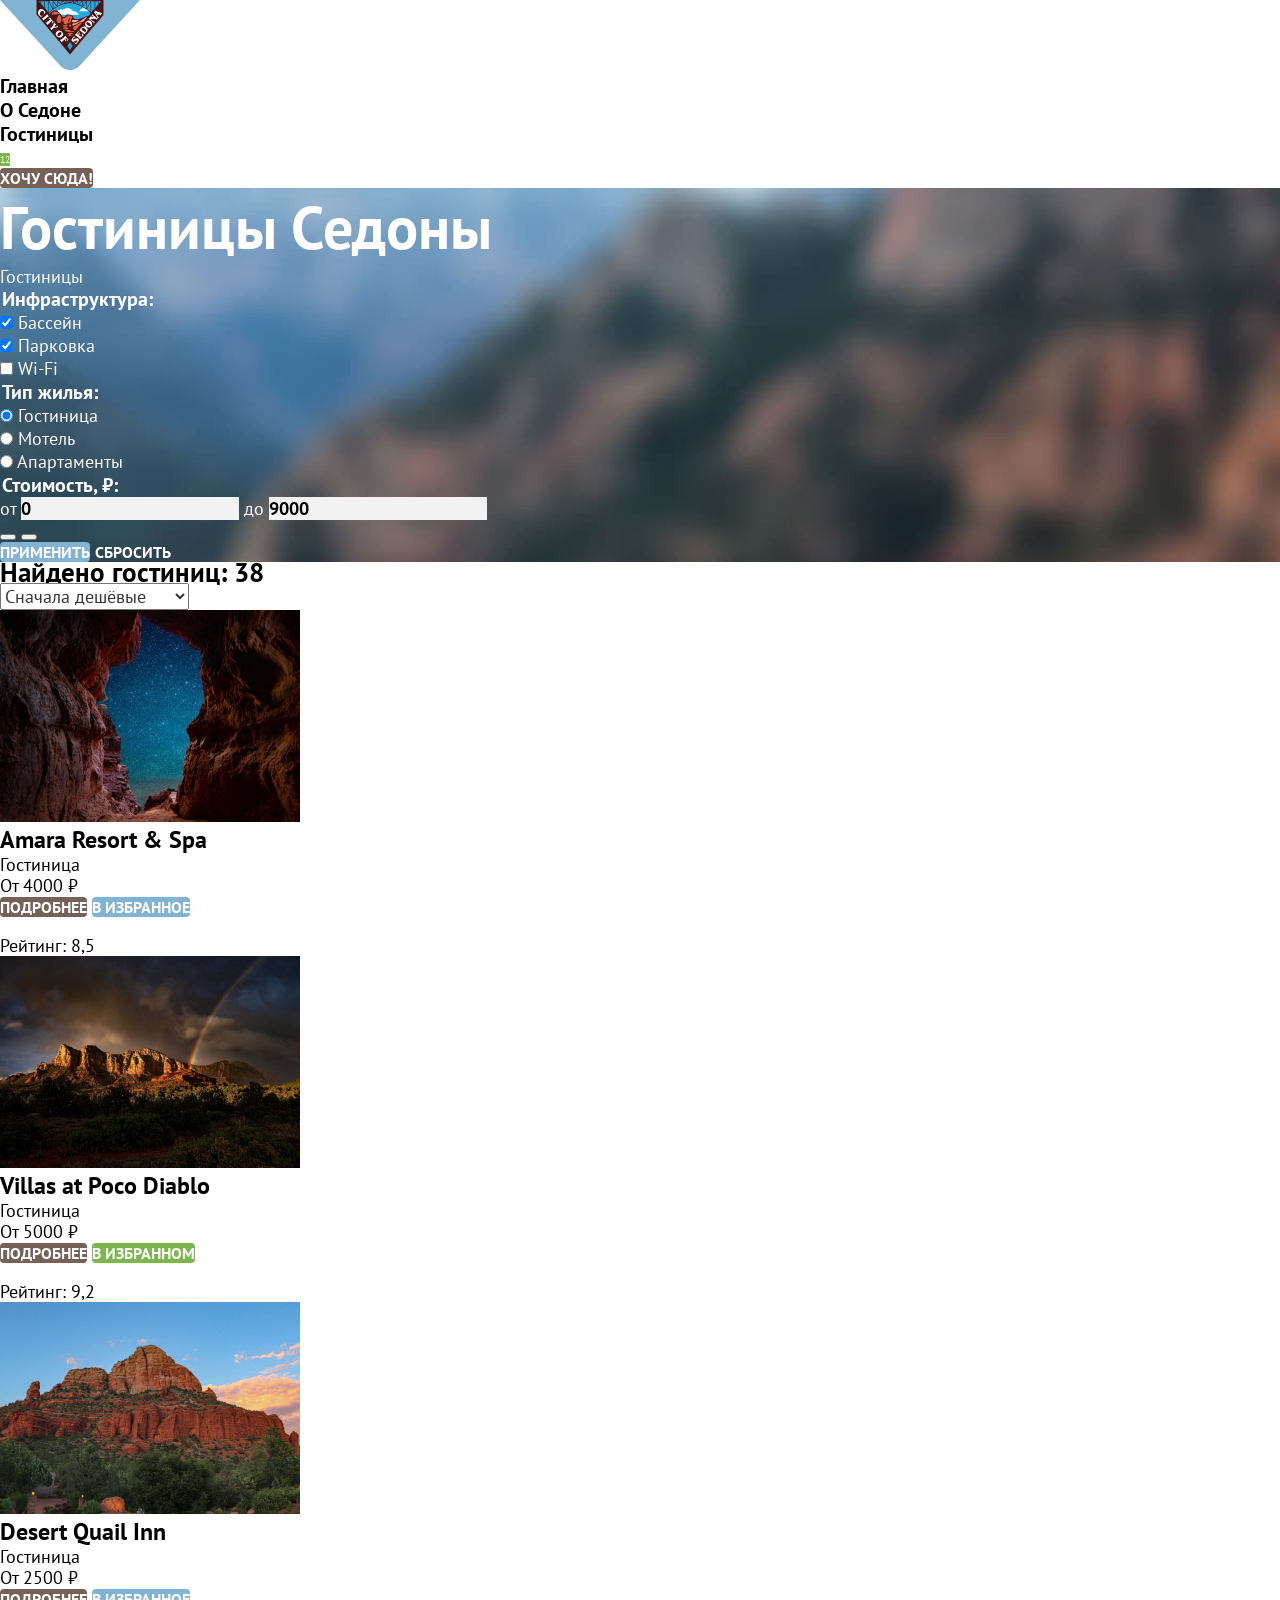
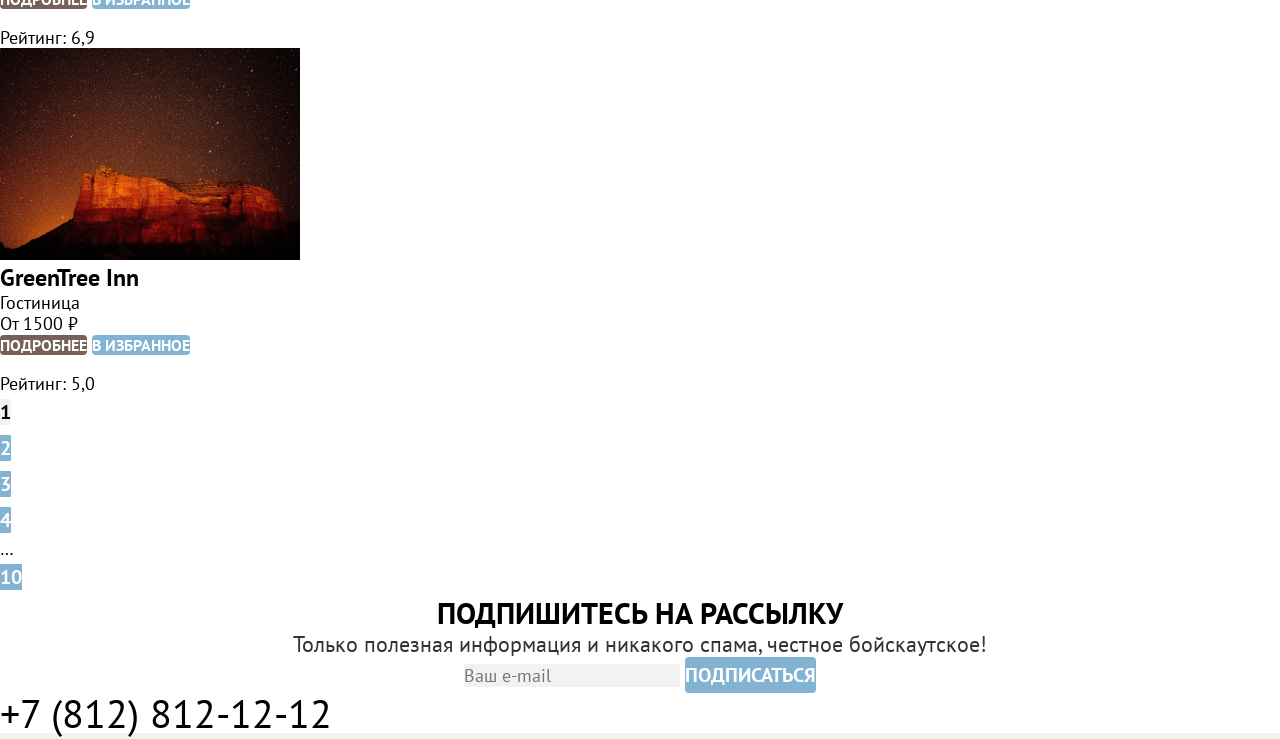
==== commit 9a72c2bb: "Изменяет реализацию рейтинга(звёздности) отеля" ====
--- a/catalog.html
+++ b/catalog.html
@@ -165,7 +165,9 @@
                 <p class="hotel-card__price">От 4000 ₽</p>
                 <a class="hotel-card__details button button--primary" href="#">Подробнее</a>
                 <button class="hotel-card__favorite button button--secondary" type="button">В избранное</button>
-                <img class="hotel-card__stars" src="#" alt="4 звезды из 5">
+                <p class="hotel-card__stars hotel-card__stars--4">
+                  <span class="visually-hidden">4 звезды из 5</span>
+                </p>
                 <p class="hotel-card__rating">Рейтинг: 8,5</p>
               </div>
             </li>
@@ -179,7 +181,9 @@
                 <p class="hotel-card__price">От 5000 ₽</p>
                 <a class="hotel-card__details button button--primary" href="#">Подробнее</a>
                 <button class="hotel-card__favorite button button--favorite" type="button">В избранном</button>
-                <img class="hotel-card__stars" src="#" alt="4 звезды из 5">
+                <p class="hotel-card__stars hotel-card__stars--4">
+                  <span class="visually-hidden">4 звезды из 5</span>
+                </p>
                 <p class="hotel-card__rating">Рейтинг: 9,2</p>
               </div>
             </li>
@@ -193,7 +197,9 @@
                 <p class="hotel-card__price">От 2500 ₽</p>
                 <a class="hotel-card__details button button--primary" href="#">Подробнее</a>
                 <button class="hotel-card__favorite button button--secondary" type="button">В избранное</button>
-                <img class="hotel-card__stars" src="#" alt="3 звезды из 5">
+                <p class="hotel-card__stars hotel-card__stars--3">
+                  <span class="visually-hidden">3 звезды из 5</span>
+                </p>
                 <p class="hotel-card__rating">Рейтинг: 6,9</p>
               </div>
             </li>
@@ -207,7 +213,9 @@
                 <p class="hotel-card__price">От 1500 ₽</p>
                 <a class="hotel-card__details button button--primary" href="#">Подробнее</a>
                 <button class="hotel-card__favorite button button--secondary" type="button">В избранное</button>
-                <img class="hotel-card__stars" src="#" alt="2 звезды из 5">
+                <p class="hotel-card__stars hotel-card__stars--2">
+                  <span class="visually-hidden">2 звезды из 5</span>
+                </p>
                 <p class="hotel-card__rating">Рейтинг: 5,0</p>
               </div>
             </li>
--- a/styles/styles.css
+++ b/styles/styles.css
@@ -42,10 +42,10 @@
 
 .button {
   padding: 0;
+  font-family: inherit;
   font-weight: 700;
   font-size: 16px;
   line-height: 20px;
-  font-family: inherit;
   text-align: center;
   color: #ffffff;
   text-transform: uppercase;
@@ -331,7 +331,6 @@
   font-family: inherit;
   font-weight: 400;
   font-size: 18px;
-  line-height: 24px;
   color: rgba(0, 0, 0, 0.6);
   background-color: #f2f2f2;
   border: none;
@@ -456,9 +455,9 @@
 .catalog-filter__input {
   margin: 0;
   padding: 0;
-  font-weight: 700;
-  font-size: 18px;
-  line-height: 24px;
+  font-family: inherit;
+  font-weight: 700;
+  font-size: 18px;
   background-color: #f2f2f2;
   border: none;
 }
@@ -494,7 +493,11 @@
   margin: 0;
 }
 
-.catalog-results__sort {}
+.catalog-results__sort {
+  font-family: inherit;
+  font-size: 18px;
+  color: #333333;
+}
 
 .catalog-results__view {}
 
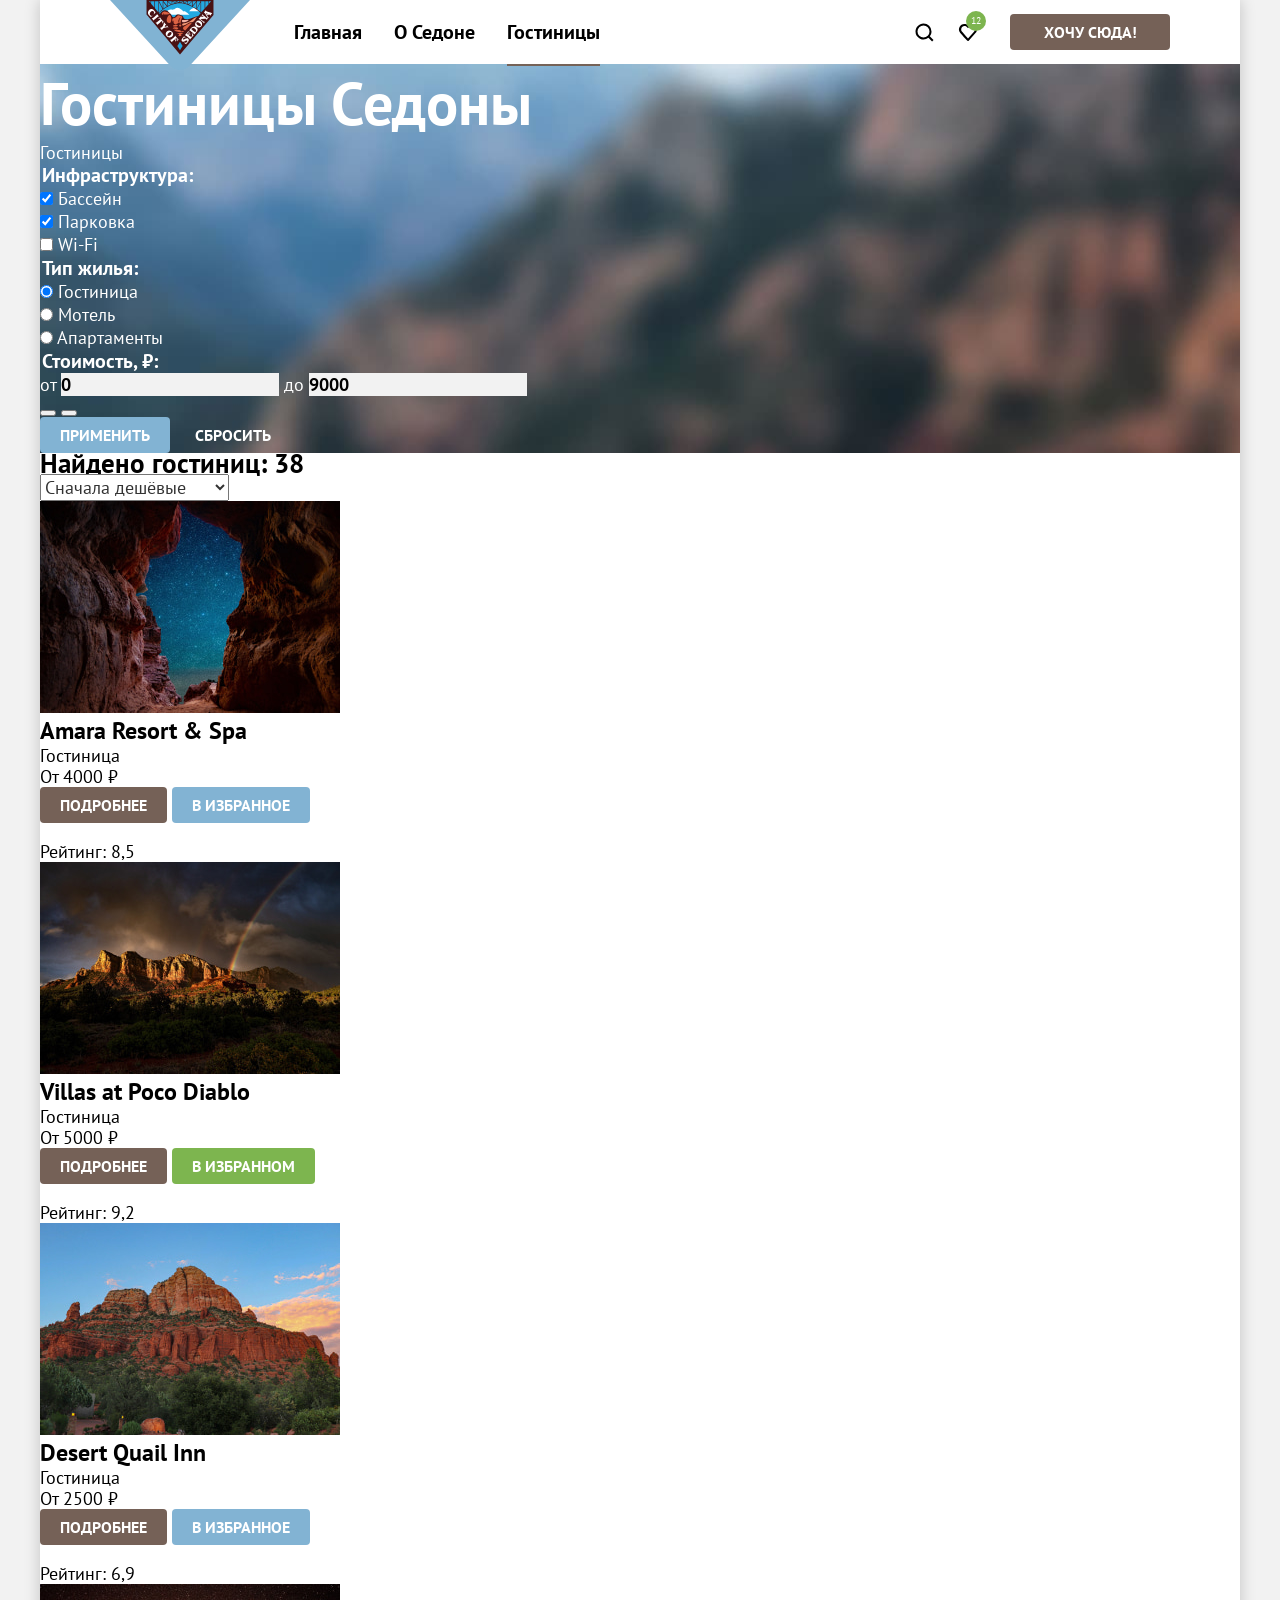
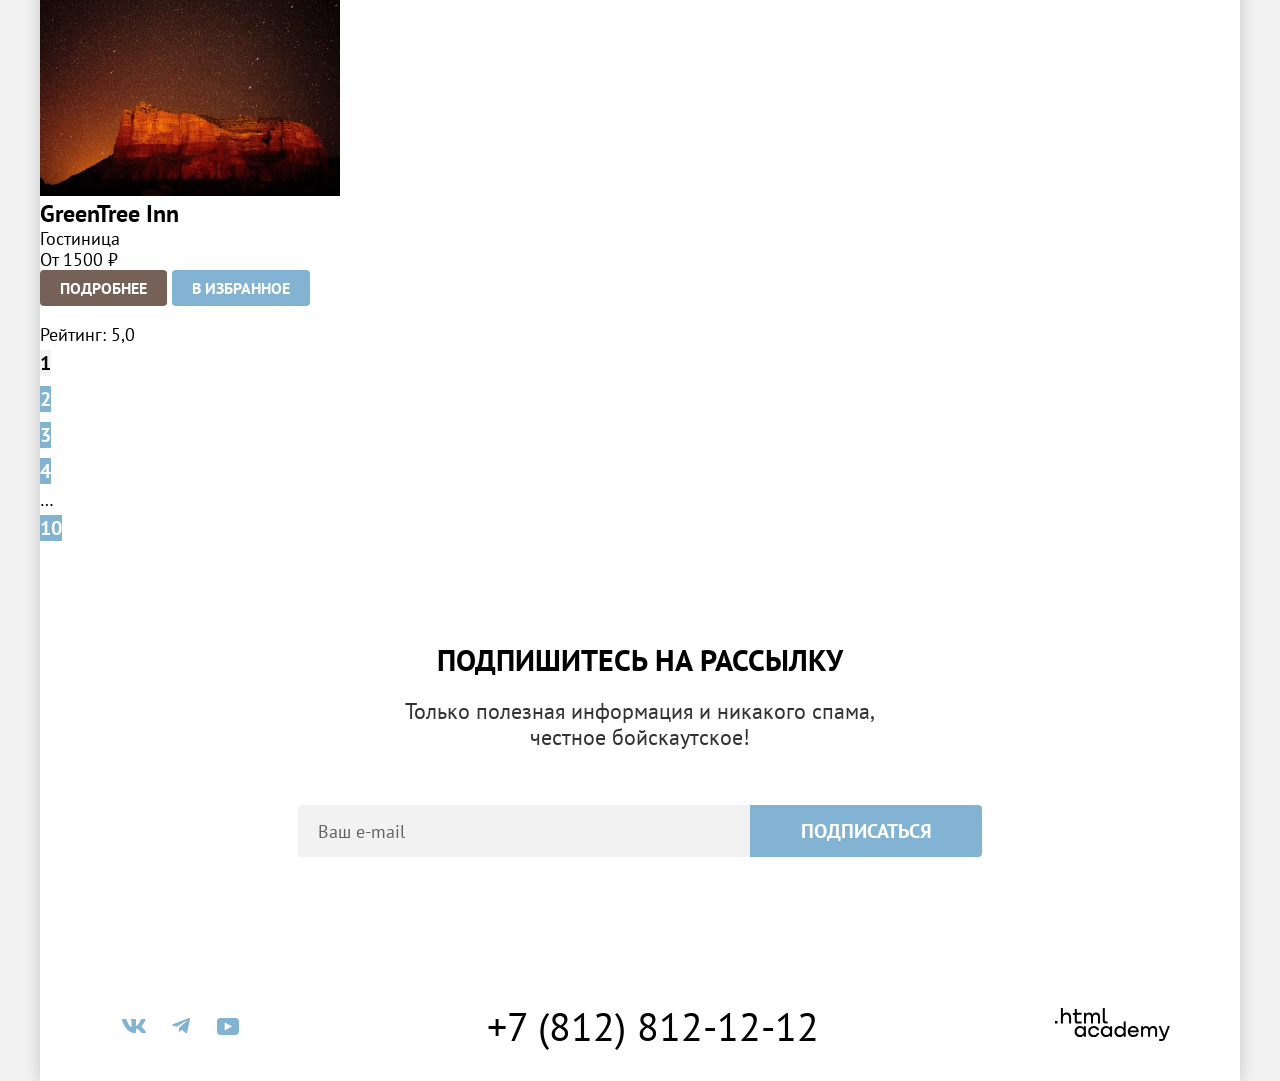
==== commit b933fc25: "Выполняет вёрстку и стилизацию index.html" ====
--- a/catalog.html
+++ b/catalog.html
@@ -21,23 +21,23 @@
               <a class="navigation__link" href="#">О Седоне</a>
             </li>
             <li class="navigation__item">
-              <a class="navigation__link navigation__link--current" aria-current="page">Гостиницы</a>
+              <a class="navigation__link navigation__link--current" aria-current="page" tabindex="0">Гостиницы</a>
             </li>
           </ul>
           <ul class="navigation__user-list">
             <li class="navigation__user-item">
-              <a class="navigation__user-link" href="#">
+              <a class="navigation__user-link navigation__user-link--search" href="#">
                 <span class="visually-hidden">Поиск</span>
               </a>
             </li>
             <li class="navigation__user-item">
-              <a class="navigation__user-link favorites" href="#">
-                <span class="visually-hidden">Количество гостиниц в избранном: </span>
-                <span class="favorites__count">12</span>
+              <a class="navigation__user-link navigation__user-link--favorites" href="#">
+                <span class="visually-hidden">Гостиниц в избранном:</span>
+                <span class="navigation__user-link-count">12</span>
               </a>
             </li>
             <li class="navigation__user-item">
-              <a class="navigation__user-link button button--primary" href="catalog.html">Хочу сюда!</a>
+              <a class="navigation__user-button button button--primary" href="catalog.html">Хочу сюда!</a>
             </li>
           </ul>
         </nav>
@@ -246,13 +246,15 @@
         </section>
 
         <section class="newsletter">
-          <h2 class="newsletter__title">Подпишитесь на рассылку</h2>
-          <p class="newsletter__description">Только полезная информация и никакого спама, честное бойскаутское!</p>
-          <form class="newsletter__form" action="https://echo.htmlacademy.ru/" method="post">
-            <label class="visually-hidden" for="newsletter-email">Ваш e-mail</label>
-            <input class="newsletter__email-input" id="newsletter-email" type="email" name="email" placeholder="Ваш e-mail" required>
-            <button class="newsletter__button button button--secondary" type="submit">Подписаться</button>
-          </form>
+          <div class="newsletter__container">
+            <h2 class="newsletter__title">Подпишитесь на рассылку</h2>
+            <p class="newsletter__description">Только полезная информация и никакого спама,<br> честное бойскаутское!</p>
+            <form class="newsletter__form" action="https://echo.htmlacademy.ru/" method="post">
+              <label class="visually-hidden" for="newsletter-email">Ваш e-mail</label>
+              <input class="newsletter__email-input" id="newsletter-email" type="email" name="email" placeholder="Ваш e-mail" required>
+              <button class="newsletter__button button button--secondary" type="submit">Подписаться</button>
+            </form>
+          </div>
         </section>
       </main>
 
@@ -260,22 +262,36 @@
         <ul class="page-footer__social social">
           <li class="social__item">
             <a class="social__link social__link--vkontakte" href="https://vk.com/htmlacademy">
+              <svg class="social__icon social__icon--vkontakte" aria-hidden="true" focusable="false" xmlns="http://www.w3.org/2000/svg" width="24" height="14" fill="currentColor" viewBox="0 0 24 14">
+                <path fill-rule="evenodd" d="M23.45.95c.17-.55 0-.95-.8-.95h-2.62c-.67 0-.98.35-1.14.73 0 0-1.34 3.2-3.23 5.27-.61.6-.89.8-1.22.8-.17 0-.42-.2-.42-.74V.95c0-.66-.18-.95-.74-.95H9.15c-.42 0-.67.3-.67.6 0 .61.95.76 1.05 2.5v3.8c0 .84-.16.99-.5.99-.88 0-3.05-3.21-4.33-6.89-.25-.71-.5-1-1.17-1H.9C.15 0 0 .35 0 .73c0 .68.89 4.07 4.14 8.55C6.32 12.34 9.38 14 12.16 14c1.67 0 1.88-.37 1.88-1v-2.32c0-.73.16-.88.69-.88.38 0 1.05.2 2.61 1.67C19.11 13.22 19.4 14 20.41 14h2.62c.75 0 1.13-.37.91-1.1-.24-.72-1.09-1.77-2.21-3.02-.62-.7-1.53-1.47-1.81-1.86-.4-.49-.28-.7 0-1.14 0 0 3.2-4.43 3.53-5.93" clip-rule="evenodd"/>
+              </svg>
               <span class="visually-hidden">ВКонтакте</span>
             </a>
           </li>
           <li class="social__item">
             <a class="social__link social__link--telegram" href="https://t.me/htmlacademy">
+              <svg class="social__icon social__icon--telegram" aria-hidden="true" focusable="false" xmlns="http://www.w3.org/2000/svg" width="18" height="16" fill="currentColor" viewBox="0 0 18 16">
+                <path d="M16.79.1.84 6.25c-1.09.43-1.08 1.04-.2 1.31l4.1 1.28 9.47-5.98c.44-.27.85-.12.52.18L7.05 9.96l-.28 4.22c.41 0 .6-.19.83-.41l1.99-1.93 4.13 3.05c.77.42 1.31.2 1.5-.7l2.72-12.8c.28-1.12-.43-1.62-1.16-1.3"/>
+              </svg>
               <span class="visually-hidden">Телеграм</span>
             </a>
           </li>
           <li class="social__item">
             <a class="social__link social__link--youtube" href="https://www.youtube.com/user/htmlacademyru">
+              <svg class="social__icon social__icon--youtube" aria-hidden="true" focusable="false" xmlns="http://www.w3.org/2000/svg" width="22" height="17" fill="currentColor" viewBox="0 0 22 17">
+                <path d="M18.6 0H3.18C1.31 0 0 1.6 0 3.4v10.1C0 15.4 1.31 17 3.17 17h15.66c1.64 0 3.17-1.6 3.17-3.4V3.4C21.78 1.6 20.47 0 18.6 0M7.67 12.54V4.46L15 8.5z"/>
+              </svg>
               <span class="visually-hidden">YouTube</span>
             </a>
           </li>
         </ul>
-        <a class="page-footer__phone" href="tel:+78128121212">+7 (812) 812-12-12</a>
+        <div class="page-footer__contacts">
+          <a class="page-footer__phone" href="tel:+78128121212">+7 (812) 812-12-12</a>
+        </div>
         <a class="page-footer__academy" href="https://htmlacademy.ru/intensive/htmlcss">
+          <svg class="page-footer__academy-icon" role="img" aria-label="логотип HTML Academy" aria-hidden="true" focusable="false" xmlns="http://www.w3.org/2000/svg" width="115" height="33" fill="currentColor" viewBox="0 0 115 33">
+            <path d="M0 12.9v2.6h2.5v-2.6zM11.6 4.5c-1.6 0-2.8.7-3.6 1.7h-.1V0h-2v15.5h2v-5.3c0-2.1 1.3-3.6 3.3-3.6 1.8 0 2.9 1.4 2.9 3.2v5.7h2V9.4c.1-3-1.8-4.9-4.5-4.9M26.6 4.8h-4.8V1.1h-2v3.8h-1.9v2h1.9v6c0 1.7 1 2.7 2.7 2.7h4.1v-2h-3.7c-.7 0-1.1-.4-1.1-1.1V6.8h4.8zM41.1 4.6c-1.6 0-2.9.8-3.5 2.1h-.1c-.6-1.2-1.8-2.1-3.4-2.1-1.4 0-2.5.8-3.1 1.8h-.1V4.8H29v10.6h2V10c0-2 1-3.5 2.6-3.5 1.5 0 2.4 1 2.4 2.6v6.3h2V9.8c0-2.4 1.4-3.3 2.6-3.3 1.5 0 2.4 1 2.4 2.6v6.3h2V8.9c.1-2.5-1.4-4.3-3.9-4.3M47.8 12.7c0 1.7 1 2.7 2.8 2.7h2v-2h-1.7c-.7 0-1.1-.4-1.1-1.1V0h-2zM28.9 19.7c-.9-1.1-2.2-1.8-3.9-1.8-3.1 0-5.4 2.3-5.4 5.6s2.3 5.6 5.4 5.6c1.8 0 3-.8 3.8-1.9h.1v1.6h2V18.2h-2zm-3.6 7.4c-2.2 0-3.6-1.6-3.6-3.6s1.4-3.6 3.6-3.6 3.6 1.6 3.6 3.6c0 1.9-1.4 3.6-3.6 3.6M44.2 22c-.5-2.4-2.6-4.1-5.4-4.1a5.4 5.4 0 0 0-5.6 5.6c0 3.1 2.2 5.6 5.6 5.6 2.8 0 4.9-1.8 5.4-4.2h-2.1a3.4 3.4 0 0 1-3.3 2.3c-2.2 0-3.6-1.6-3.6-3.6s1.4-3.6 3.6-3.6c1.6 0 2.8 1 3.3 2.2h2.1zM55.1 19.7c-.9-1.1-2.2-1.8-3.9-1.8-3.1 0-5.4 2.3-5.4 5.6s2.3 5.6 5.4 5.6c1.8 0 3-.8 3.8-1.9h.1v1.6h2V18.2h-2zm-3.6 7.4c-2.2 0-3.6-1.6-3.6-3.6s1.4-3.6 3.6-3.6 3.6 1.6 3.6 3.6c0 1.9-1.5 3.6-3.6 3.6M68.7 19.8c-.9-1.1-2.2-1.9-3.9-1.9-3.1 0-5.4 2.3-5.4 5.6s2.2 5.6 5.4 5.6c1.7 0 3-.8 3.8-1.8h.1v1.5h2V13.4h-2zm-3.6 7.3c-2.2 0-3.6-1.6-3.6-3.6s1.4-3.6 3.6-3.6 3.6 1.6 3.6 3.6c-.1 2-1.5 3.6-3.6 3.6M78.3 17.9c-3.3 0-5.5 2.5-5.5 5.6 0 3 2.1 5.6 5.5 5.6 2.5 0 4.5-1.3 5.2-3.6h-2.1c-.5 1-1.6 1.6-3 1.6-1.9 0-3.3-1.3-3.4-2.9h8.8c.2-3.6-2-6.3-5.5-6.3m0 1.9c1.7 0 3 1 3.3 2.6h-6.5c.3-1.5 1.5-2.6 3.2-2.6M98.2 17.9c-1.6 0-2.9.8-3.6 2h-.1c-.6-1.2-1.8-2-3.4-2-1.4 0-2.5.7-3.1 1.8v-1.5h-1.9v10.6h2v-5.4c0-2 1-3.4 2.6-3.5 1.5 0 2.4 1 2.4 2.6v6.3h2v-5.6c0-2.4 1.4-3.3 2.6-3.3 1.5 0 2.4 1 2.4 2.6v6.3h2v-6.5c.1-2.6-1.4-4.4-3.9-4.4M109.4 27l-3.6-8.9h-2.2l4.8 11.6c-.3.9-.7 1.2-1.7 1.2h-2.5v2h2.5c1.8 0 2.8-.8 3.5-2.6l4.7-12.2h-2.1z"/>
+          </svg>
           <span class="visually-hidden">HTML Academy</span>
         </a>
       </footer>
--- a/styles/styles.css
+++ b/styles/styles.css
@@ -27,21 +27,32 @@
   overflow: hidden;
 }
 
+img {
+  max-width: 100%;
+  height: auto;
+}
+
+html {
+  height: 100%;
+}
+
 body {
+  height: 100%;
   margin: 0;
   font-size: 18px;
   line-height: 21px;
   font-family: "PT Sans", Arial, sans-serif;
   color: #000000;
   background-color: #f2f2f2;
-}
-
-.page-wrapper {
-  background: #ffffff;
+  overflow-wrap: break-word;
 }
 
 .button {
-  padding: 0;
+  box-sizing: border-box;
+  display: inline-flex;
+  align-items: center;
+  justify-content: center;
+  padding: 8px 20px;
   font-family: inherit;
   font-weight: 700;
   font-size: 16px;
@@ -53,6 +64,9 @@
   border: none;
   border-radius: 4px;
   cursor: pointer;
+  transition:
+    background-color 0.25s ease-in-out,
+    color 0.25s ease-in-out;
 }
 
 .button--primary {
@@ -71,62 +85,196 @@
   background-color: transparent;
 }
 
+.button:hover,
+.button:focus {
+  background-color: #615048;
+}
+
+.button:focus-visible {
+  outline: 2px solid #68a2ca;
+  outline-offset: -2px;
+}
+
+.button:active {
+  color: rgba(255, 255, 255, 0.3);
+  background-color: #756157;
+}
+
 /* Шапка и навигация */
 
-.page-wrapper {}
-
-.page-header {}
-
-.page-header__logo {}
-
-.navigation {}
+.page-wrapper {
+  display: flex;
+  flex-direction: column;
+  min-height: 100%;
+  width: 1200px;
+  margin: 0 auto;
+  background: #ffffff;
+  box-shadow: 0 0 15px 0 rgba(0, 0, 0, 0.2);
+}
+
+.page-header {
+  position: relative;
+  display: flex;
+  justify-content: space-between;
+  column-gap: 28px;
+  padding: 0 70px;
+}
+
+.page-header__logo {
+  flex-shrink: 0;
+  width: 140px;
+  height: 70px;
+  margin-bottom: -6px;
+  border-radius: 4px;
+}
+
+.page-header__logo:focus-visible {
+  outline: 2px solid #68a2ca;
+}
+
+.navigation {
+  display: flex;
+  align-items: flex-start;
+  justify-content: space-between;
+  column-gap: 40px;
+  width: 100%;
+}
 
 .navigation__list {
+  display: flex;
+  align-content: flex-start;
+  flex-wrap: wrap;
   margin: 0;
   padding: 0;
   list-style: none;
 }
 
-.navigation__item {}
+.navigation__item {
+  display: inline-flex;
+  align-items: center;
+}
 
 .navigation__link {
+  position: relative;
+  padding: 20px 16px;
   font-weight: 700;
   font-size: 20px;
   line-height: 24px;
   color: inherit;
+  border-radius: 4px;
   text-decoration: none;
-}
-
-.navigation__link--current {}
+  transition: color 0.25s ease-in-out;
+}
+
+.navigation__link:hover,
+.navigation__link:focus {
+  color: #756157;
+}
+
+.navigation__link:focus-visible {
+  outline: 2px solid #68a2ca;
+  outline-offset: -2px;
+}
+
+.navigation__link:active {
+  color: rgba(117, 97, 87, 0.3)
+}
+
+.navigation__link--current::after {
+  content: "";
+  position: absolute;
+  left: 16px;
+  bottom: -2px;
+  width: calc(100% - 32px);
+  height: 2px;
+  background-color: #756257;
+}
 
 .navigation__user-list {
-  margin: 0;
-  padding: 0;
+  display: flex;
+  align-self: flex-start;
+  max-width: 50%;
+  margin: 0;
+  margin-left: auto;
+  padding: 0;
+  padding-top: 7px;
   list-style: none;
 }
 
-.navigation__user-item {}
+.navigation__user-item {
+  display: inline-flex;
+  align-items: center;
+  justify-content: center;
+  min-width: 44px;
+}
 
 .navigation__user-link {
+  width: 100%;
+  height: auto;
   text-decoration: none;
-}
-
-.favorites {}
-
-.favorites__count {
+  background-repeat: no-repeat;
+  background-position: center center;
+  border-radius: 4px;
+  transition:
+    background-color 0.25s ease-in-out,
+    color 0.25s ease-in-out,
+    opacity 0.25s ease-in-out;
+}
+
+.navigation__user-link:hover,
+.navigation__user-link:focus {
+  opacity: 0.6;
+}
+
+.navigation__user-link:focus-visible {
+  outline: 2px solid #68a2ca;
+  outline-offset: -2px;
+}
+
+.navigation__user-link:active {
+  opacity: 0.3;
+}
+
+.navigation__user-link--search {
+  padding: 25px 15px;
+  background-image: url("../images/icons/search.svg");
+}
+
+.navigation__user-link--favorites {
+  position: relative;
+  padding: 25px 15px;
+  background-image: url("../images/icons/heart.svg");
+}
+
+.navigation__user-link-count {
+  position: absolute;
+  top: 4px;
+  right: 4px;
+  display: inline-flex;
+  align-items: center;
+  justify-content: center;
+  width: 20px;
+  height: 20px;
+  border-radius: 50%;
   font-size: 10px;
   line-height: 10px;
   color: #ffffff;
   background-color: #7db54f;
 }
 
+.navigation__user-button {
+  min-width: 160px;
+  margin-left: 20px;
+}
 
 /* Главная */
 
-.main-container {}
+.main-container {
+  flex-grow: 1;
+}
 
 .hero {
-  position: relative;
+  padding: 51px 0 78px;
   text-align: center;
   background-color: #82a0d3;
   background-image:
@@ -141,16 +289,19 @@
     center top;
 }
 
-.hero__image {}
-
 .advantages {
   text-align: center;
 }
 
-.advantages__intro {}
+.advantages__intro {
+  width: 660px;
+  margin: 0 auto;
+  padding: 67px 0 82px 0;
+}
 
 .advantages__title {
   margin: 0;
+  margin-bottom: 25px;
   font-weight: 700;
   font-size: 30px;
   line-height: 36px;
@@ -159,42 +310,75 @@
 
 .advantages__main-description {
   margin: 0;
+  margin-bottom: 10px;
   font-size: 22px;
   line-height: 26px;
   color: #333333;
 }
 
 .advantages__list {
+  display: grid;
+  grid-template-columns: repeat(3, 400px);
   margin: 0;
   padding: 0;
   list-style: none;
 }
 
 .advantages__item {
+  box-sizing: border-box;
+  display: flex;
+  flex-direction: column;
+  align-items: center;
+  justify-content: flex-start;
+  min-height: 385px;
+  padding: 110px 85px;
   text-align: center;
   background-color: rgba(131, 179, 211, 0.12);
 }
-.advantages__item:nth-child(odd) {
+.advantages__item:not(.advantages__item--accent):nth-child(odd) {
   background-color: rgba(131, 179, 211, 0.2);
 }
 
-.advantages__item.advantages__item--accent {
+.advantages__item--accent {
+  flex-direction: row;
+  grid-column: 1 / -1;
+  padding: 0;
   color: #ffffff;
   background-color: #82b3d3;
 }
 
-.advantages__item-content {}
+.advantages__item-content {
+  padding: 100px 85px;
+}
 
 .advantages__subtitle {
-  margin: 0;
+  position: relative;
+  max-width: 172px;
+  margin: 0 auto;
+  margin-bottom: 65px;
   font-weight: 700;
   font-size: 24px;
   line-height: 28px;
   text-transform: uppercase;
 }
 
+.advantages__subtitle::after {
+  content: "";
+  position: absolute;
+  left: 50%;
+  bottom: -35px;
+  transform: translateX(-50%);
+  width: 60px;
+  height: 2px;
+  background-color: rgba(0, 0, 0, 0.3);
+}
+
 .advantages__item--accent .advantages__subtitle {
   color: inherit;
+}
+
+.advantages__item--accent .advantages__subtitle::after {
+  background-color: rgba(255, 255, 255, 0.3);
 }
 
 .advantages__description {
@@ -205,17 +389,23 @@
 }
 
 .advantages__item--accent .advantages__description {
+  max-width: 235px;
   color: inherit;
 }
 
-.advantages__image {}
-
-.services {}
-
-.services__intro {}
+.advantages__image {
+  align-self: stretch;
+}
+
+.services__intro {
+  max-width: 510px;
+  margin: 0 auto;
+  padding: 64px 0;
+}
 
 .services__title {
   margin: 0;
+  margin-bottom: 20px;
   font-weight: 700;
   font-size: 30px;
   line-height: 36px;
@@ -232,12 +422,22 @@
 }
 
 .services__list {
+  display: flex;
+  flex-wrap: wrap;
   margin: 0;
   padding: 0;
   list-style: none;
 }
 
 .services__item {
+  box-sizing: border-box;
+  display: flex;
+  flex-direction: column;
+  align-items: center;
+  justify-content: flex-start;
+  width: 400px;
+  min-height: 385px;
+  padding: 80px 85px;
   text-align: center;
 }
 
@@ -245,34 +445,61 @@
   background-color: rgba(131, 179, 211, 0.12);
 }
 
-.services__description {
-  margin: 0;
-  font-size: 18px;
-  line-height: 21px;
-  text-align: center;
-  color: #333333;
-}
-
 .services__subtitle {
-  margin: 0;
+  position: relative;
+  margin: 0;
+  margin-bottom: 30px;
+  padding-top: 102px;
   font-weight: 700;
   font-size: 24px;
   line-height: 28px;
   text-transform: uppercase;
 }
 
-.services__subtitle--housing {}
-
-.services__subtitle--food {}
-
-.services__subtitle--gift {}
+.services__subtitle::before {
+  content: "";
+  position: absolute;
+  top: 0;
+  left: 50%;
+  transform: translateX(-50%);
+  width: 75px;
+  height: 76px;
+  background-repeat: no-repeat;
+  background-position: center center;
+}
+
+.services__subtitle--housing::before {
+  background-image: url("../images/icons/house.svg");
+}
+
+.services__subtitle--food::before {
+  background-image: url("../images/icons/food.svg");
+}
+
+.services__subtitle--gift::before {
+  background-image: url("../images/icons/gift.svg");
+}
+
+.services__description {
+  margin: 0;
+  font-size: 18px;
+  line-height: 21px;
+  color: #333333;
+}
 
 .hotel-search {
+  padding: 96px 0;
   text-align: center;
 }
 
+.hotel-search__container {
+  max-width: 600px;
+  margin: 0 auto;
+}
+
 .hotel-search__title {
   margin: 0;
+  margin-bottom: 20px;
   font-weight: 700;
   font-size: 30px;
   line-height: 36px;
@@ -287,26 +514,34 @@
 }
 
 .hotel-search__button {
+  min-width: 375px;
+  margin-top: 54px;
   font-size: 20px;
   line-height: 36px;
 }
 
 .newsletter {
+  padding: 96px 0 104px;
   text-align: center;
-
 }
 
 .newsletter--accent {
   color: #ffffff;
   background-color: #323b40;
-  background-image: url(../images/subscribe-background.jpg);
+  background-image: url("../images/subscribe-background.jpg");
   background-size: cover;
   background-repeat: no-repeat;
   background-position: center center;
 }
 
+.newsletter__container {
+  max-width: 684px;
+  margin: 0 auto;
+}
+
 .newsletter__title {
   margin: 0;
+  margin-bottom: 20px;
   font-weight: 700;
   font-size: 30px;
   line-height: 36px;
@@ -324,26 +559,91 @@
   color: inherit;
 }
 
-.newsletter__form {}
+.newsletter__form {
+  display: flex;
+  margin-top: 55px;
+}
 
 .newsletter__email-input {
-  padding: 0;
+  flex-grow: 1;
+  padding: 14px 20px;
   font-family: inherit;
   font-weight: 400;
   font-size: 18px;
   color: rgba(0, 0, 0, 0.6);
   background-color: #f2f2f2;
   border: none;
+  border-radius: 4px;
+  border-top-right-radius: 0;
+  border-bottom-right-radius: 0;
+  transition: background-color 0.25s ease-in-out;
+}
+
+.newsletter__email-input::placeholder {
+  font-family: inherit;
+  font-weight: 400;
+  font-size: 18px;
+  color: inherit;
+}
+
+.newsletter__email-input:hover {
+  background-color: #e5e5e5;
+}
+
+.newsletter__email-input:focus {
+  color: #000000;
+  background-color: #e5e5e5;
+}
+
+.newsletter__email-input:focus-visible {
+  outline: 3px solid #68a2ca;
+  outline-offset: -3px;
 }
 
 .newsletter__button {
+  flex-basis: 232px;
   font-size: 20px;
   line-height: 36px;
-}
-
-.page-footer {}
-
-.page-footer__social {}
+  border-top-left-radius: 0;
+  border-bottom-left-radius: 0;
+}
+
+.newsletter__button:hover,
+.newsletter__button:focus {
+  background-color: #68a2ca;
+}
+
+.newsletter__button:focus-visible {
+  outline: 2px solid #68a2ca;
+  outline-offset: -2px;
+}
+
+.newsletter__button:active {
+  color: rgba(255, 255, 255, 0.3);
+  background-color: #82b3d3;
+}
+
+.page-footer {
+  display: flex;
+  justify-content: space-between;
+  align-items: center;
+  padding: 45px 70px 35px;
+}
+
+.page-footer__social {
+  display: flex;
+  flex-wrap: wrap;
+  max-width: 300px;
+}
+
+.page-footer__contacts {
+  flex-shrink: 0;
+  display: flex;
+  flex-direction: column;
+  align-items: flex-end;
+  row-gap: 20px;
+  max-width: 350px;
+}
 
 .social {
   margin: 0;
@@ -351,46 +651,89 @@
   list-style: none;
 }
 
-.social__item {}
-
-.social__link {}
+.social__item {
+  display: inline-flex;
+  align-items: center;
+  justify-content: center;
+  width: 47px;
+  height: 40px;
+}
+
+.social__link {
+  display: inline-flex;
+  align-items: center;
+  justify-content: center;
+  width: 100%;
+  height: 100%;
+  color: #83b3d3;
+  border-radius: 4px;
+  text-decoration: none;
+  transition: color 0.25s ease-in-out;
+}
+
+.social__link:hover,
+.social__link:focus {
+  color: #68a2ca;
+}
+
+.social__link:focus-visible {
+  outline: 2px solid #68a2ca;
+}
+
+.social__link:active {
+  color: rgba(104, 162, 202, 0.3);
+}
 
 .page-footer__phone {
+  max-width: 350px;
   font-weight: 400;
   font-size: 40px;
   line-height: 40px;
   text-transform: uppercase;
   color: inherit;
+  border-radius: 4px;
   text-decoration: none;
-}
-
-.page-footer__academy {}
-
-/*
-.page-footer__academy::after {
-  content: "";
-  display: inline-block;
-  width: 115px;
-  height: 33px;
-  background-color: #000000;
-  mask-image: url("../images/html-academy.svg");
-  mask-repeat: no-repeat;
-  mask-position: center;
-  mask-size: contain;
-  transition: all 0.2s ease;
-}
-
-.page-footer__academy:hover::after {
-  background-color: #756157;
-}
-*/
+  transition: color 0.25s ease-in-out;
+}
+
+.page-footer__phone:hover,
+.page-footer__phone:focus {
+  color: #756157;
+}
+
+.page-footer__phone:focus-visible {
+  outline: 2px solid #68a2ca;
+}
+
+.page-footer__phone:active {
+  color: rgba(117, 97, 87, 0.3);
+}
+
+.page-footer__academy {
+  color: inherit;
+  border-radius: 4px;
+  transition: color 0.25s ease-in-out;
+}
+
+.page-footer__academy:hover,
+.page-footer__academy:focus {
+  color: #756157;
+}
+
+.page-footer__academy:focus-visible {
+  outline: 2px solid #68a2ca;
+}
+
+.page-footer__academy:active {
+  color: rgba(117, 97, 87, 0.3);
+}
 
 /* Каталог: фильтр */
 
 .catalog-filter {
   color: #ffffff;
   background-color: #323b40;
-  background-image: url(../images/filter-background.jpg);
+  background-image: url("../images/filter-background.jpg");
   background-size: cover;
   background-repeat: no-repeat;
   background-position: center center;
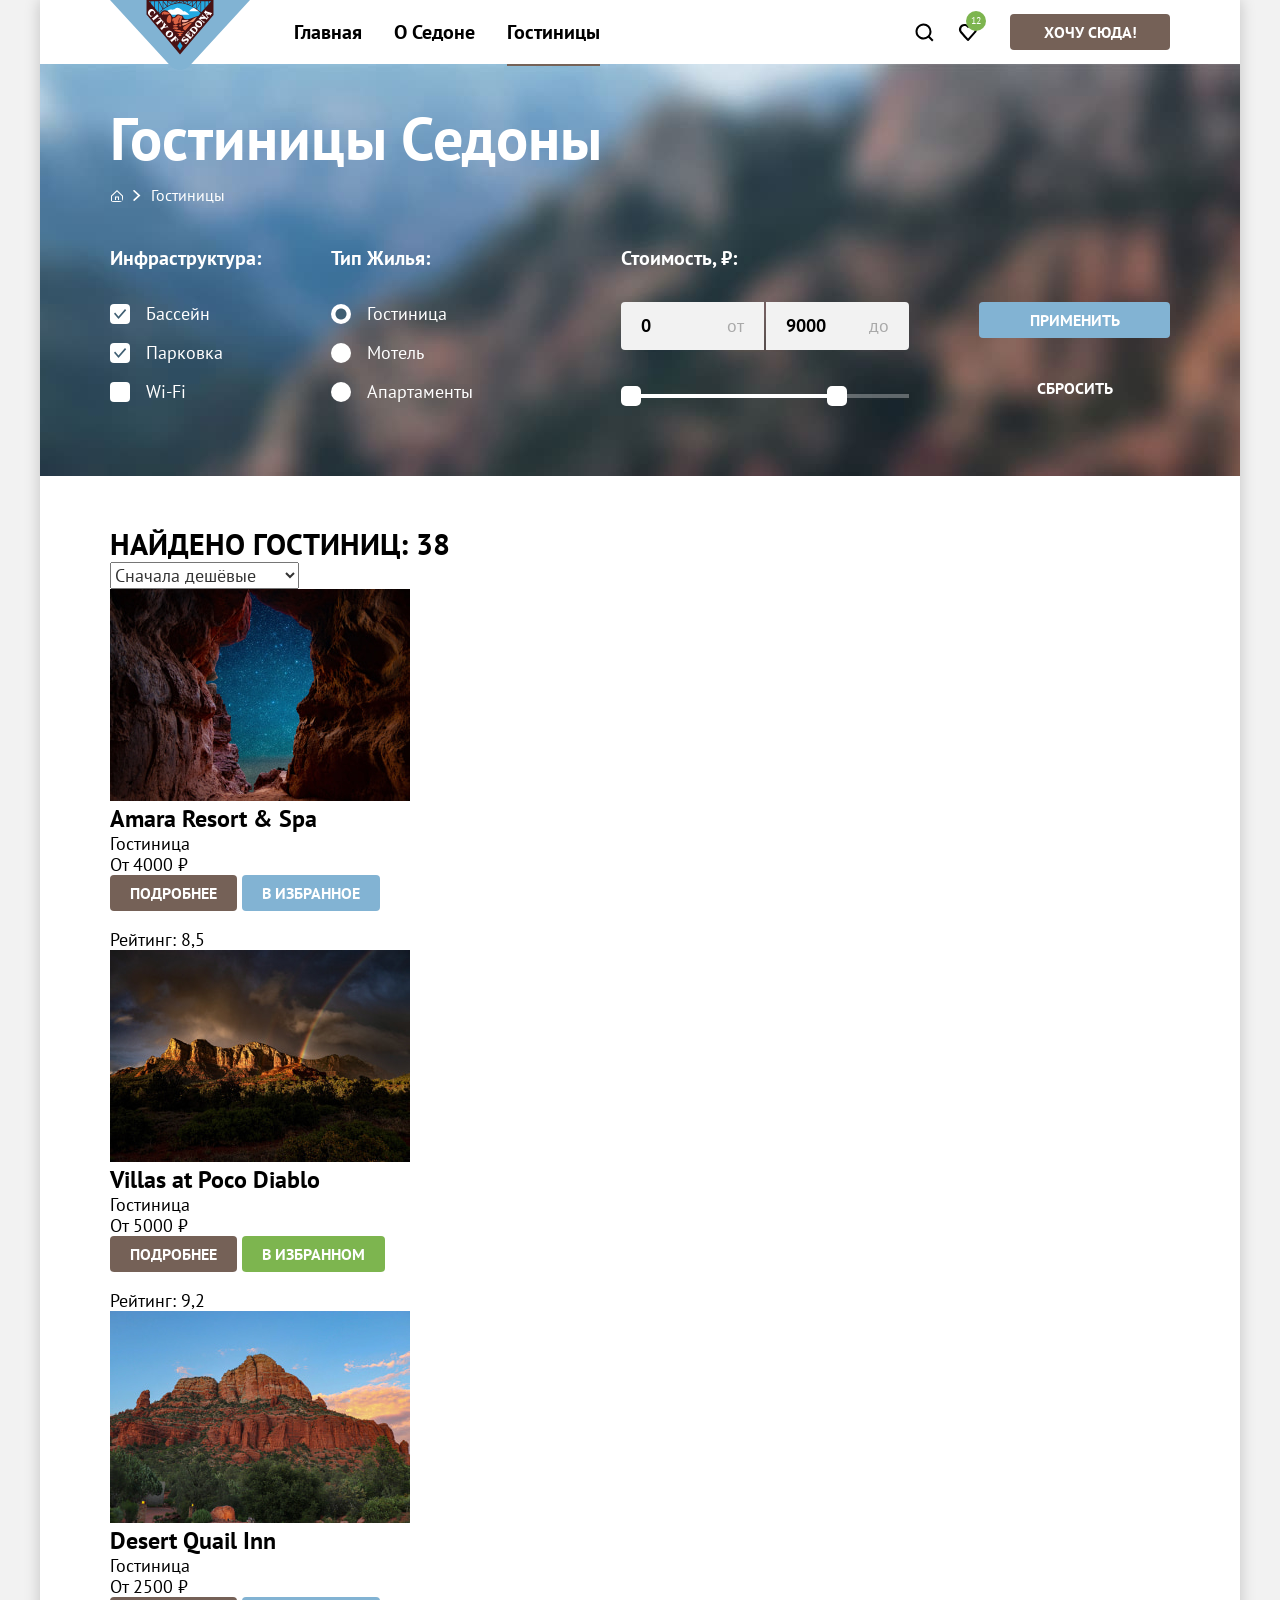
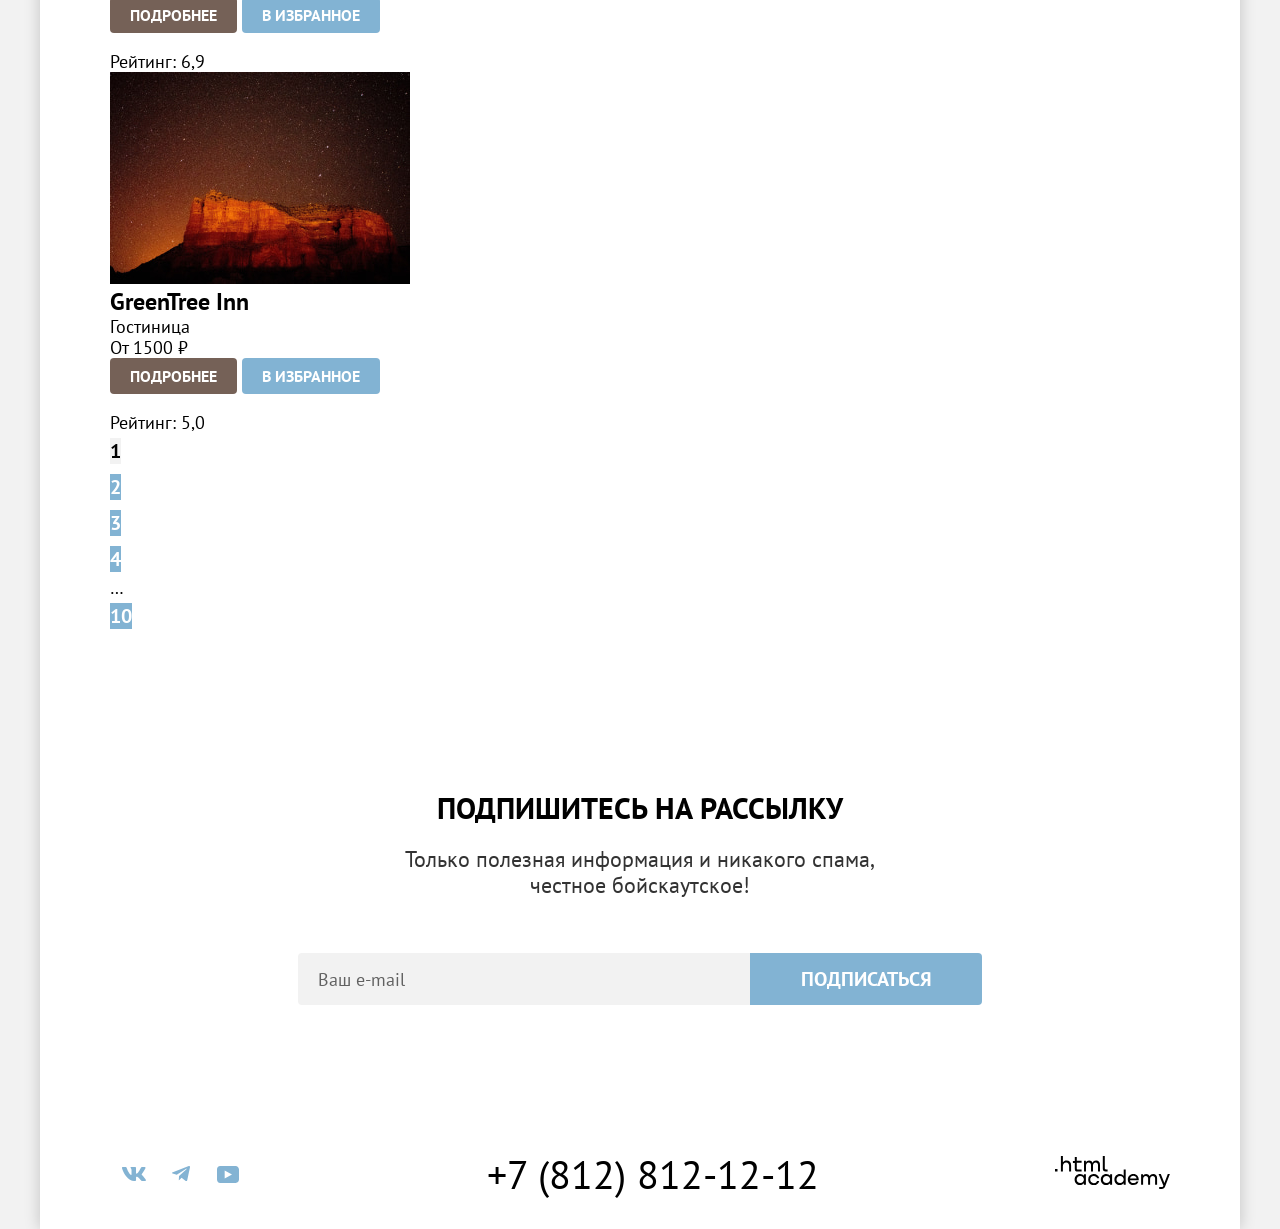
==== commit 4248b34b: "Выполняет стилизацию блока с фильтрами" ====
--- a/catalog.html
+++ b/catalog.html
@@ -49,7 +49,7 @@
           <nav class="catalog-filter__breadcrumbs-nav" aria-label="Хлебные крошки">
             <ol class="catalog-filter__breadcrumbs">
               <li class="catalog-filter__breadcrumb-item">
-                <a class="catalog-filter__breadcrumb-link" href="index.html">
+                <a class="catalog-filter__breadcrumb-link catalog-filter__breadcrumb-link--home" href="index.html">
                   <span class="visually-hidden">Главная</span>
                 </a>
               </li>
@@ -108,50 +108,62 @@
 
             <fieldset class="catalog-filter__group catalog-filter__group--price">
               <legend class="catalog-filter__legend">Стоимость, ₽:</legend>
-              <label class="catalog-filter__label">от
-                <input class="catalog-filter__input catalog-filter__input--price" type="number" name="price-min" min="0" value="0">
-              </label>
-              <label class="catalog-filter__label">до
-                <input class="catalog-filter__input catalog-filter__input--price" type="number" name="price-max" min="0" value="9000">
-              </label>
-              <div class="catalog-filter__range-slider range-slider">
-                <div class="range-slider__track">
-                  <div class="range-slider__progress">
-                    <button class="range-slider__control range-slider__control--min" type="button">
-                      <span class="visually-hidden">Изменить минимальную стоимость</span>
-                    </button>
-                    <button class="range-slider__control range-slider__control--max" type="button">
-                      <span class="visually-hidden">Изменить максимальную стоимость</span>
-                    </button>
+              <div class="catalog-filter__price">
+                <div class="catalog-filter__price-controls">
+                  <label class="catalog-filter__price-control">
+                    <span class="visually-hidden">Минимальная стоимость</span>
+                    <input class="catalog-filter__input catalog-filter__input--price" type="number" name="price-min" min="0" value="0">
+                    <span class="catalog-filter__price-text">от</span>
+                  </label>
+                  <label class="catalog-filter__price-control">
+                    <span class="visually-hidden">Максимальная стоимость</span>
+                    <input class="catalog-filter__input catalog-filter__input--price" type="number" name="price-max" min="0" value="9000">
+                    <span class="catalog-filter__price-text">до</span>
+                  </label>
+                </div>
+                <div class="catalog-filter__range-slider range-slider">
+                  <div class="range-slider__track">
+                    <div class="range-slider__progress">
+                      <button class="range-slider__control range-slider__control--min" type="button">
+                        <span class="visually-hidden">Изменить минимальную стоимость</span>
+                      </button>
+                      <button class="range-slider__control range-slider__control--max" type="button">
+                        <span class="visually-hidden">Изменить максимальную стоимость</span>
+                      </button>
+                    </div>
                   </div>
                 </div>
               </div>
             </fieldset>
 
-            <button class="catalog-filter__button button button--secondary" type="submit">Применить</button>
-            <button class="catalog-filter__button button button--reset" type="reset">Сбросить</button>
+            <div class="catalog-filter__buttons">
+              <button class="catalog-filter__button button button--secondary" type="submit">Применить</button>
+              <button class="catalog-filter__button button button--reset" type="reset">Сбросить</button>
+            </div>
           </form>
         </section>
 
         <section class="catalog-results">
-          <h2 class="catalog-results__title">Найдено гостиниц: 38</h2>
-
-          <select class="catalog-results__sort" name="sort" aria-label="Сортировка">
-            <option value="price-asc" selected>Сначала дешёвые</option>
-            <option value="price-desc">Сначала дорогие</option>
-            <option value="rating-desc">Сначала популярные</option>
-          </select>
-
-          <div class="catalog-results__view view">
-            <a class="view__button view__button--active view__button--tile" href="catalog.html?view=tile">
-              <span class="visually-hidden">Показать плиткой</span>
-            </a>
-            <a class="view__button view__button--card" href="catalog.html?view=card">
-              <span class="visually-hidden">Показать карточками</span>
-            </a>
-            <a class="view__button view__button--list" href="catalog.html?view=list">
-              <span class="visually-hidden">Показать списком</span>
-            </a>
+          <div class="catalog-results__header">
+            <h2 class="catalog-results__title">Найдено гостиниц: 38</h2>
+
+            <select class="catalog-results__sort" name="sort" aria-label="Сортировка">
+              <option value="price-asc" selected>Сначала дешёвые</option>
+              <option value="price-desc">Сначала дорогие</option>
+              <option value="rating-desc">Сначала популярные</option>
+            </select>
+
+            <div class="catalog-results__view view">
+              <a class="view__button view__button--active view__button--tile" href="catalog.html?view=tile">
+                <span class="visually-hidden">Показать плиткой</span>
+              </a>
+              <a class="view__button view__button--card" href="catalog.html?view=card">
+                <span class="visually-hidden">Показать карточками</span>
+              </a>
+              <a class="view__button view__button--list" href="catalog.html?view=list">
+                <span class="visually-hidden">Показать списком</span>
+              </a>
+            </div>
           </div>
 
           <ul class="catalog-results__list">
--- a/styles/styles.css
+++ b/styles/styles.css
@@ -73,31 +73,68 @@
   background-color: #756157;
 }
 
+.button--primary:hover,
+.button--primary:focus {
+  background-color: #615048;
+}
+
+.button--primary:active {
+  color: rgba(255, 255, 255, 0.3);
+  background-color: #756157;
+}
+
 .button--secondary {
   background-color: #82b3d3;
 }
 
+.button--secondary:hover,
+.button--secondary:focus {
+  background-color: #68a2ca;
+}
+
+.button--secondary:active {
+  color: rgba(255, 255, 255, 0.3);
+  background-color: #82b3d3;
+}
+
 .button--favorite {
   background-color: #7db54f;
 }
 
+.button--favorite:hover,
+.button--favorite:focus {
+  background-color: #6c9e42;
+}
+
+.button--favorite:active {
+  color: rgba(255, 255, 255, 0.3);
+  background-color: #7db54f;
+}
+
 .button--reset {
   background-color: transparent;
 }
 
-.button:hover,
-.button:focus {
-  background-color: #615048;
+.button--reset:hover,
+.button--reset:focus {
+  background-color: transparent;
+  opacity: 0.6;
+}
+
+.button--reset:focus-visible {
+  outline: 3px solid #ffffff;
+  outline-offset: -3px;
+}
+
+.button--reset:active {
+  color: rgba(255, 255, 255, 0.3);
+  background-color: transparent;
+  opacity: 1;
 }
 
 .button:focus-visible {
-  outline: 2px solid #68a2ca;
-  outline-offset: -2px;
-}
-
-.button:active {
-  color: rgba(255, 255, 255, 0.3);
-  background-color: #756157;
+  outline: 3px solid #83b3d3;
+  outline-offset: -3px;
 }
 
 /* Шапка и навигация */
@@ -431,10 +468,6 @@
 
 .services__item {
   box-sizing: border-box;
-  display: flex;
-  flex-direction: column;
-  align-items: center;
-  justify-content: flex-start;
   width: 400px;
   min-height: 385px;
   padding: 80px 85px;
@@ -731,6 +764,7 @@
 /* Каталог: фильтр */
 
 .catalog-filter {
+  padding: 35px 70px 70px;
   color: #ffffff;
   background-color: #323b40;
   background-image: url("../images/filter-background.jpg");
@@ -741,99 +775,348 @@
 
 .catalog-filter__title {
   margin: 0;
+  margin-bottom: 8px;
+  font-weight: 700;
   font-size: 60px;
   line-height: 78px;
 }
 
-.catalog-filter__breadcrumbs-nav {}
+.catalog-filter__breadcrumbs-nav {
+  margin-bottom: 40px;
+}
 
 .catalog-filter__breadcrumbs {
+  display: flex;
+  flex-wrap: wrap;
+  align-items: center;
+  gap: 10px;
   margin: 0;
   padding: 0;
   list-style: none;
 }
 
-.catalog-filter__breadcrumb-item {}
-
-.catalog-filter__breadcrumb-link {
+.catalog-filter__breadcrumb-item {
+  display: flex;
+  align-items: center;
+  gap: 10px;
   font-size: 16px;
   line-height: 21px;
 }
 
-.catalog-filter__breadcrumb-item--current {}
-
-.catalog-filter__form {}
+.catalog-filter__breadcrumb-item:not(:first-child)::before {
+  content: "";
+  width: 8px;
+  height: 11px;
+  background-image: url("../images/icons/chevron-right.svg");
+  background-repeat: no-repeat;
+  background-position: center;
+  background-size: 8px 11px;
+}
+
+.catalog-filter__breadcrumb-link--home {
+  display: block;
+  width: 13px;
+  height: 13px;
+  background-image: url("../images/icons/home-page.svg");
+  background-repeat: no-repeat;
+  background-position: center;
+  background-size: 12px 12px;
+  border-radius: 4px;
+  transition: opacity 0.25s ease-in-out;
+}
+
+.catalog-filter__breadcrumb-link:hover,
+.catalog-filter__breadcrumb-link:focus {
+  opacity: 0.6;
+}
+
+.catalog-filter__breadcrumb-link:focus-visible {
+  outline: 2px solid #68a2ca;
+  outline-offset: 2px;
+}
+
+.catalog-filter__breadcrumb-link:active {
+  opacity: 0.3;
+}
+
+.catalog-filter__form {
+  display: flex;
+  justify-content: space-between;
+  align-items: flex-start;
+  flex-wrap: wrap;
+  column-gap: 70px;
+}
 
 .catalog-filter__group {
+  display: flex;
+  flex-direction: column;
   margin: 0;
   padding: 0;
   border: none;
 }
 
-.catalog-filter__group--features {}
-
-.catalog-filter__group--type {}
-
-.catalog-filter__group--price {}
+.catalog-filter__group--features {
+  width: 151px;
+}
+
+.catalog-filter__group--type {
+  width: 151px;
+}
+
+.catalog-filter__group--price {
+  width: 288px;
+  margin-left: auto;
+}
 
 .catalog-filter__legend {
+  margin-bottom: 32px;
+  padding: 0;
   font-weight: 700;
   font-size: 20px;
   line-height: 24px;
+  text-transform: capitalize;
 }
 
 .catalog-filter__options {
+  display: flex;
+  flex-direction: column;
+  gap: 16px;
   margin: 0;
   padding: 0;
   list-style: none;
 }
 
-.catalog-filter__option {}
-
 .catalog-filter__label {
+  display: flex;
+  align-items: center;
+  gap: 16px;
   font-size: 18px;
   line-height: 23px;
-}
-
-.catalog-filter__input {
+  cursor: pointer;
+}
+
+.catalog-filter__input--checkbox,
+.catalog-filter__input--radio {
+  flex-shrink: 0;
+  box-sizing: border-box;
+  width: 20px;
+  height: 20px;
+  margin: 0;
+  padding: 0;
+  background-color: #ffffff;
+  border: none;
+  appearance: none;
+  cursor: pointer;
+  transition: opacity 0.25s ease-in-out;
+}
+
+.catalog-filter__input--checkbox {
+  border-radius: 4px;
+}
+
+.catalog-filter__input--radio {
+  border-radius: 50%;
+}
+
+.catalog-filter__input--checkbox:checked {
+  background-image: url("../images/icons/checkbox.svg");
+  background-repeat: no-repeat;
+  background-position: center;
+  background-size: 13px 10px;
+}
+
+.catalog-filter__input--radio:checked {
+  background-image: radial-gradient(circle, #3f5e72 5px, transparent 6px);
+}
+
+.catalog-filter__input--checkbox:hover,
+.catalog-filter__input--radio:hover,
+.catalog-filter__input--checkbox:focus,
+.catalog-filter__input--radio:focus {
+  opacity: 0.6;
+}
+
+.catalog-filter__input--checkbox:focus-visible,
+.catalog-filter__input--radio:focus-visible {
+  outline: 3px solid #83b3d3;
+  outline-offset: 0;
+  opacity: 1;
+}
+
+.catalog-filter__input--checkbox:active,
+.catalog-filter__input--radio:active {
+  opacity: 0.3;
+}
+
+.catalog-filter__price {
+  display: flex;
+  flex-direction: column;
+  gap: 36px;
+}
+
+.catalog-filter__price-controls {
+  display: flex;
+  column-gap: 2px;
+}
+
+.catalog-filter__price-control {
+  position: relative;
+  display: flex;
+  align-items: center;
+  justify-content: space-between;
+  box-sizing: border-box;
+  width: 143px;
+  min-height: 48px;
+  padding: 12px 20px;
+  background-color: #f2f2f2;
+  transition: background-color 0.25s ease-in-out;
+}
+
+.catalog-filter__price-control:first-child {
+  border-radius: 4px 0 0 4px;
+}
+
+.catalog-filter__price-control:last-child {
+  border-radius: 0 4px 4px 0;
+}
+
+.catalog-filter__price-control:hover {
+  background-color: #e6e6e6;
+}
+
+.catalog-filter__price-control:focus-within {
+  background-color: #e6e6e6;
+  outline: 3px solid #83b3d3;
+  outline-offset: -3px;
+}
+
+.catalog-filter__input--price {
+  width: 100%;
   margin: 0;
   padding: 0;
   font-family: inherit;
   font-weight: 700;
   font-size: 18px;
-  background-color: #f2f2f2;
+  line-height: 24px;
+  color: #000000;
+  background-color: transparent;
   border: none;
-}
-
-.catalog-filter__input--checkbox {}
-
-.catalog-filter__input--radio {}
-
-.catalog-filter__input--price {}
-
-.catalog-filter__range-slider {}
-
-.range-slider {}
-
-.range-slider__track {}
-
-.range-slider__progress {}
-
-.range-slider__control {}
-
-.range-slider__control--min {}
-
-.range-slider__control--max {}
-
-.catalog-filter__button {}
-
+  appearance: textfield;
+}
+
+.catalog-filter__input--price::-webkit-outer-spin-button,
+.catalog-filter__input--price::-webkit-inner-spin-button {
+  margin: 0;
+  appearance: none;
+}
+
+.catalog-filter__input--price:focus {
+  outline: none;
+}
+
+.catalog-filter__price-text {
+  flex-shrink: 0;
+  margin-left: 5px;
+  font-size: 18px;
+  line-height: 24px;
+  color: rgba(0, 0, 0, 0.3);
+}
+
+.catalog-filter__range-slider {
+  width: 100%;
+}
+
+.range-slider {
+  position: relative;
+  height: 20px;
+}
+
+.range-slider__track {
+  position: absolute;
+  top: 50%;
+  right: 0;
+  left: 0;
+  height: 4px;
+  background-color: rgba(255, 255, 255, 0.3);
+  transform: translateY(-50%);
+}
+
+.range-slider__progress {
+  position: relative;
+  width: 226px;
+  max-width: 100%;
+  height: 4px;
+  background-color: #ffffff;
+}
+
+.range-slider__control {
+  position: absolute;
+  top: 50%;
+  box-sizing: border-box;
+  width: 20px;
+  height: 20px;
+  padding: 0;
+  background-color: #ffffff;
+  border: none;
+  border-radius: 5px;
+  cursor: pointer;
+  transform: translateY(-50%);
+  transition: outline-color 0.25s ease-in-out;
+}
+
+.range-slider__control--min {
+  left: 0;
+}
+
+.range-slider__control--max {
+  right: 0;
+}
+
+.range-slider__control:hover,
+.range-slider__control:focus {
+  outline: none;
+}
+
+.range-slider__control:focus-visible {
+  outline: 3px solid #83b3d3;
+  outline-offset: 0;
+}
+
+.catalog-filter__buttons {
+  display: flex;
+  flex-direction: column;
+  align-items: center;
+  gap: 32px;
+  width: 191px;
+  margin-top: 56px;
+}
+
+.catalog-filter__button {
+  width: 100%;
+  min-height: 36px;
+  padding-right: 50px;
+  padding-left: 50px;
+}
+
+.catalog-filter__button.button--reset {
+  transition:
+    color 0.25s ease-in-out,
+    opacity 0.25s ease-in-out;
+}
 
 /* Каталог: результаты */
 
-.catalog-results {}
+.catalog-results {
+  padding: 50px 70px 60px;
+}
+
+.catalog-results__header {}
 
 .catalog-results__title {
   margin: 0;
+  font-size: 30px;
+  line-height: 36px;
+  text-transform: uppercase;
 }
 
 .catalog-results__sort {
